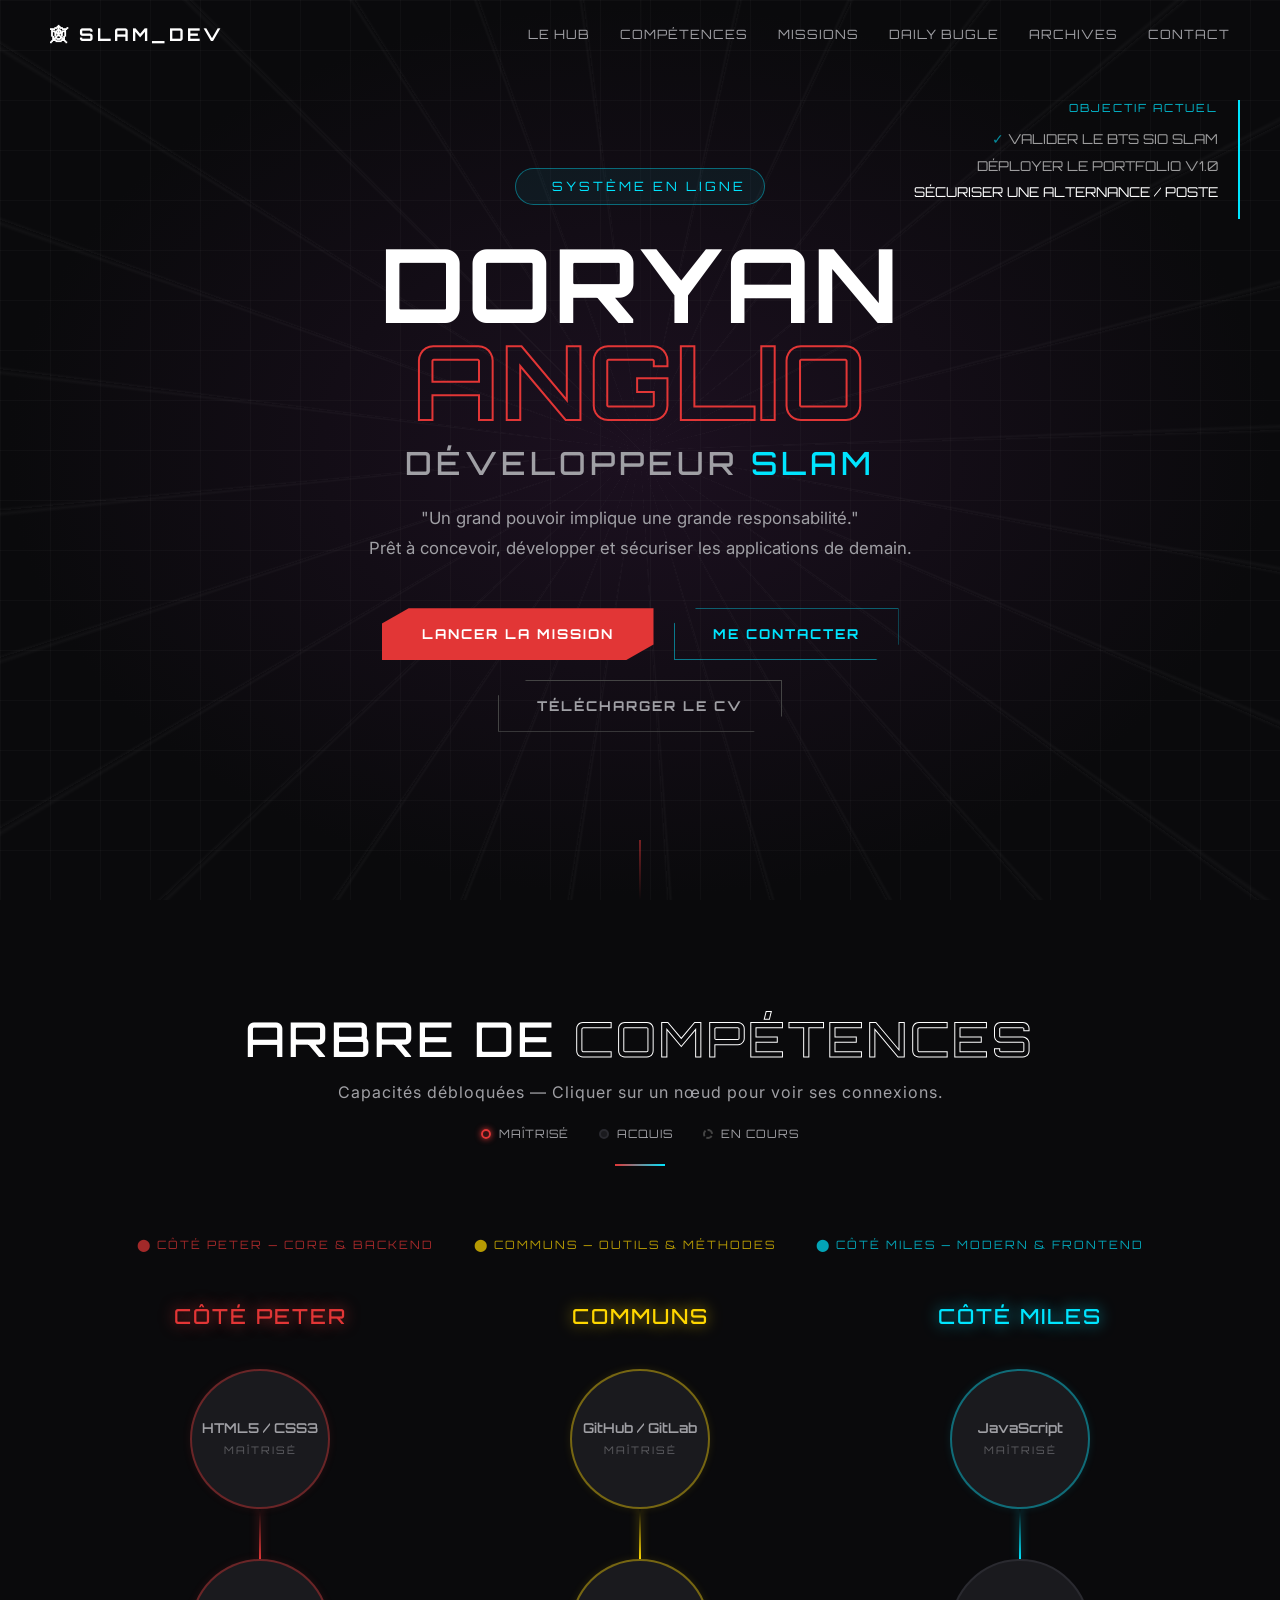
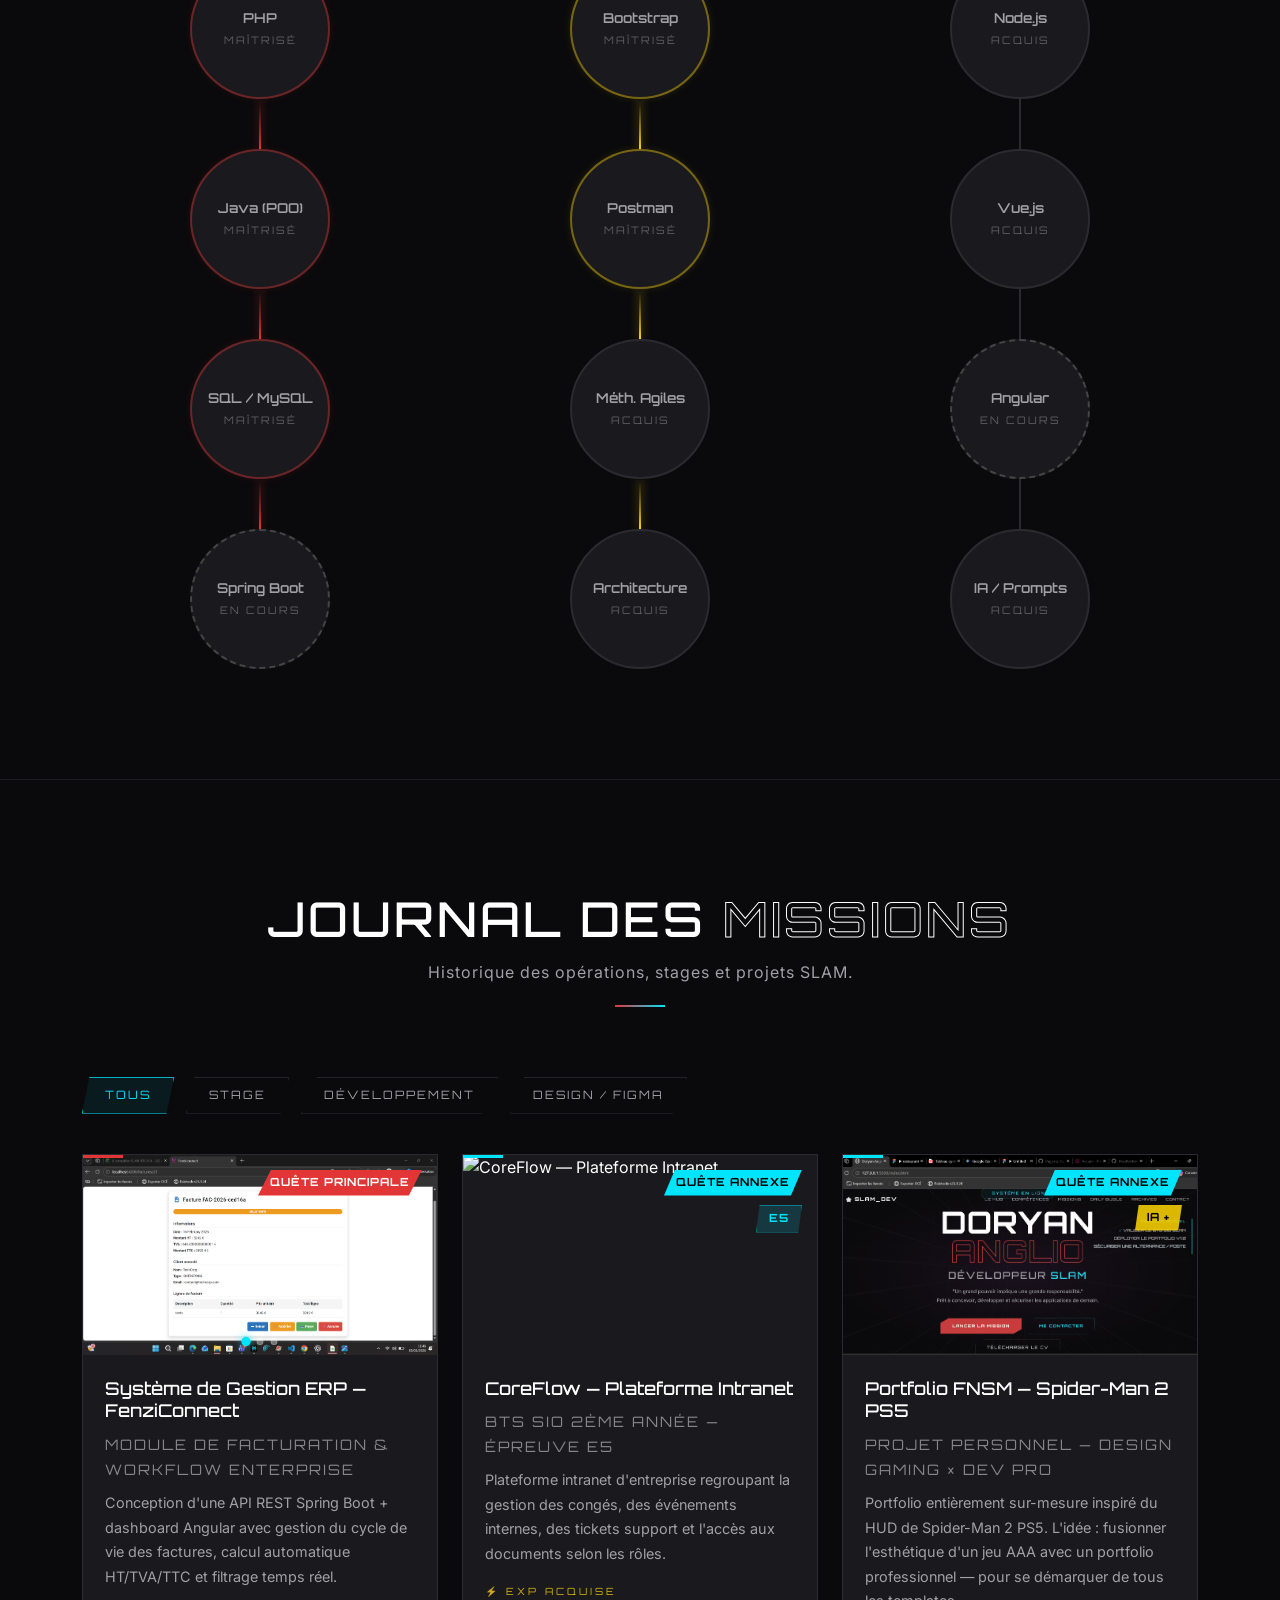
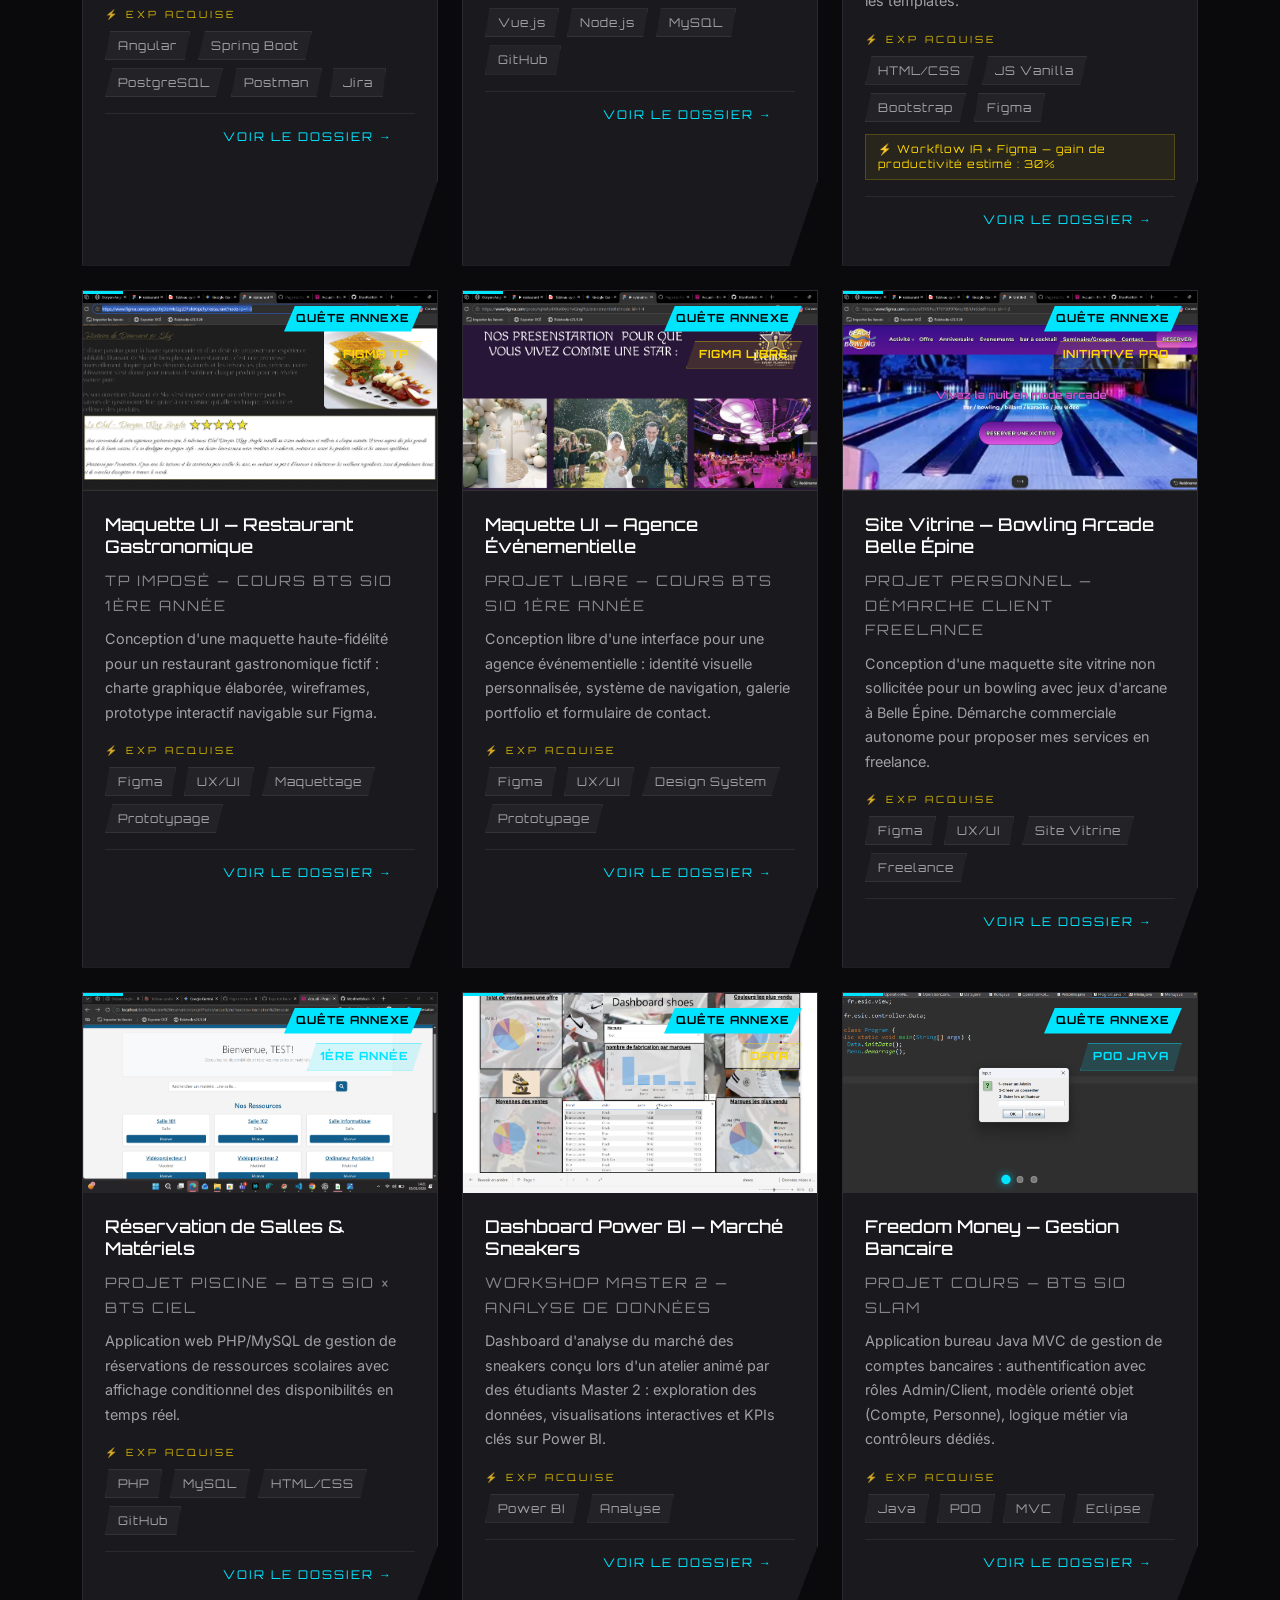
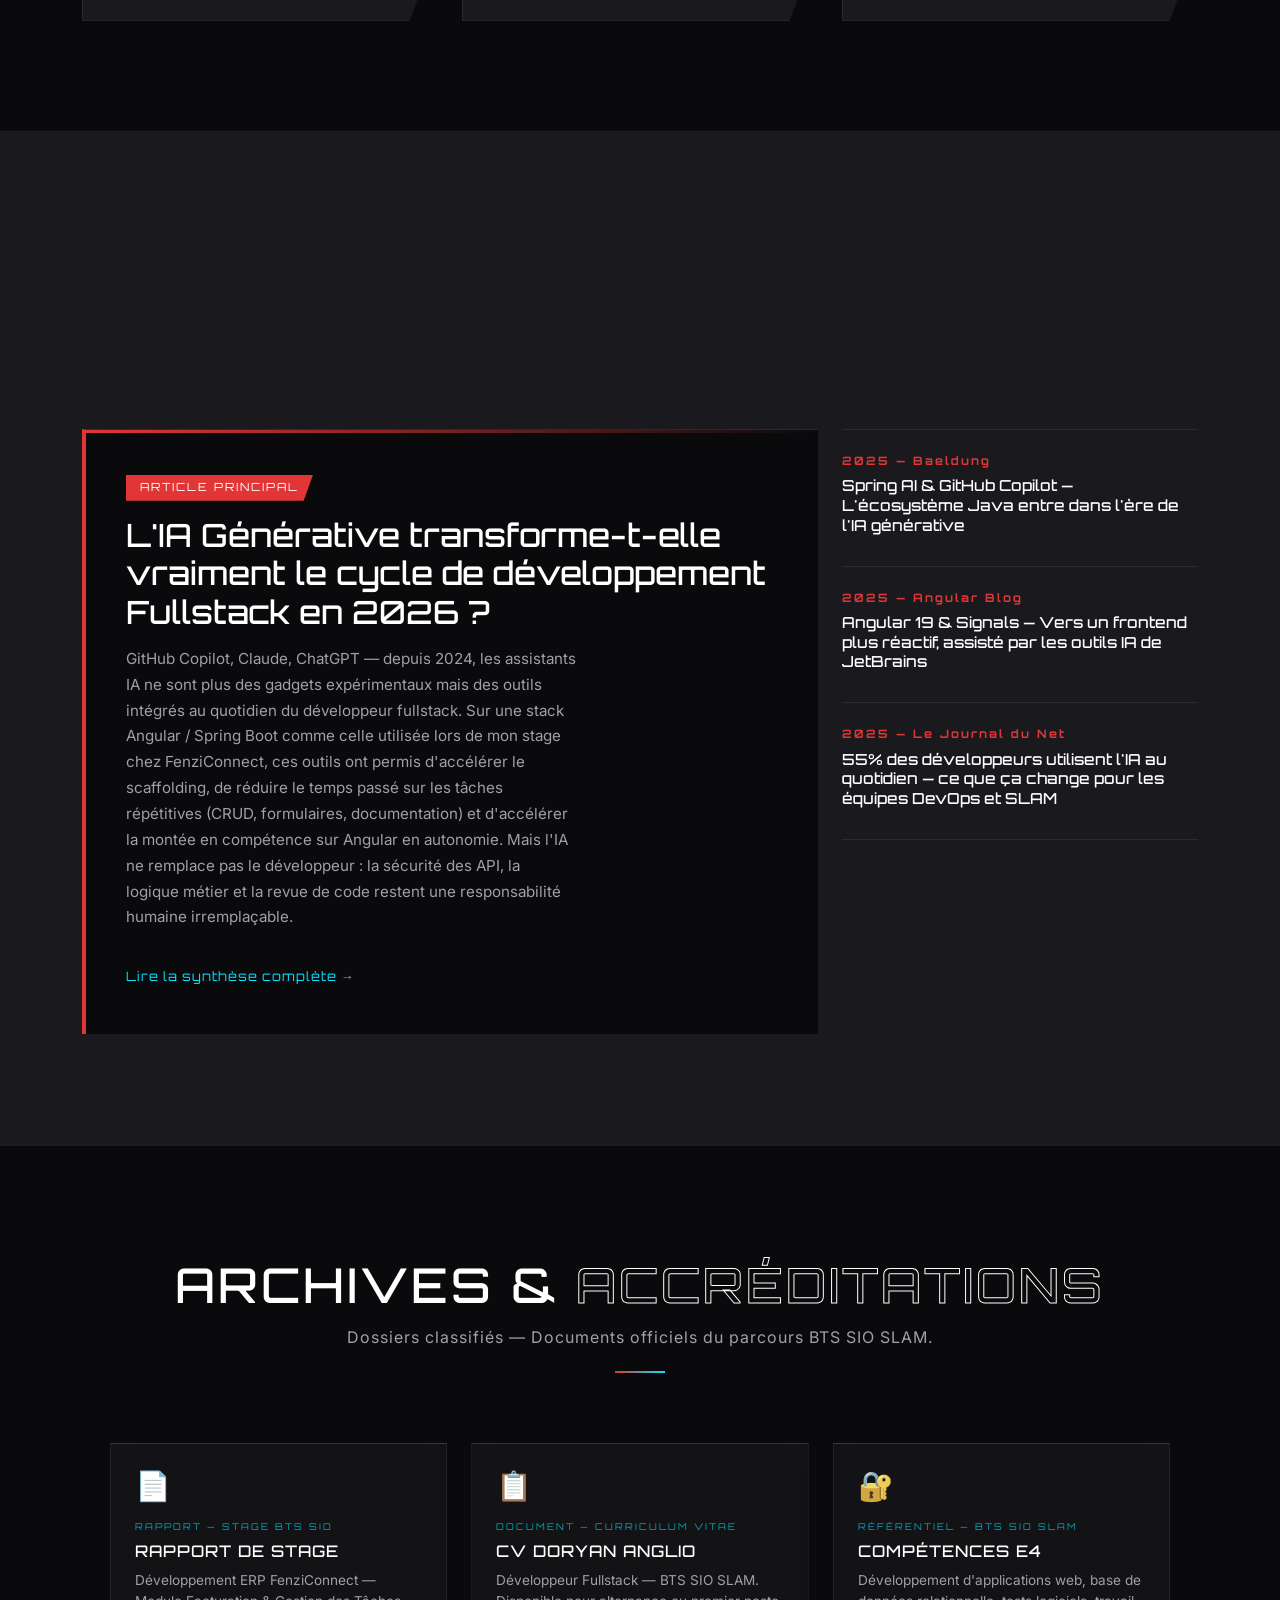
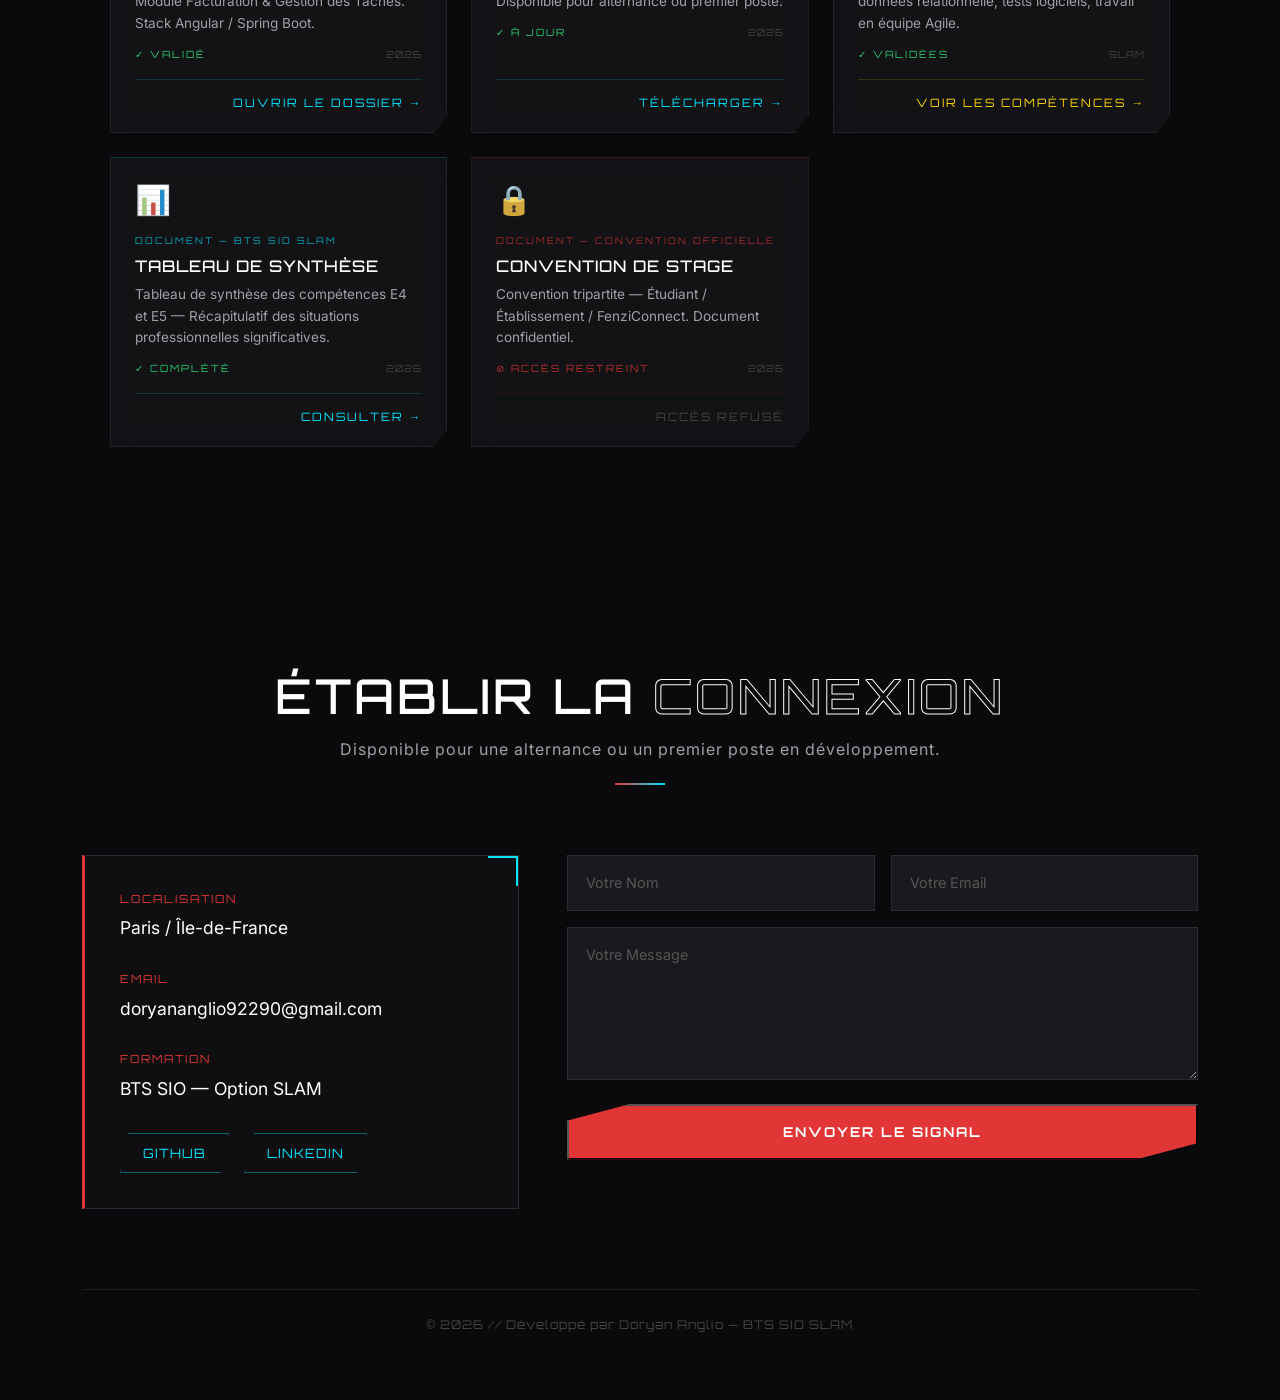
==== index.html @ caf26594 "Initialisation officielle du Portfolio - Doryan" ====
<!DOCTYPE html>
<html lang="fr">
<head>
    <meta charset="UTF-8">
    <meta name="viewport" content="width=device-width, initial-scale=1.0">
    <title>Doryan Anglio — Portfolio BTS SIO SLAM</title>
    <link href="https://fonts.googleapis.com/css2?family=Inter:wght@300;400;600&family=Orbitron:wght@500;700&display=swap" rel="stylesheet">
    <link href="https://cdn.jsdelivr.net/npm/bootstrap@5.3.2/dist/css/bootstrap.min.css" rel="stylesheet">
    <link rel="stylesheet" href="css/style.css">
</head>
<body>

    <!-- =====================================================
         NAVBAR
         ===================================================== -->
    <nav class="navbar">
        <div class="logo">🕸 SLAM_DEV</div>
        <ul class="nav-links">
            <li><a href="#hub">Le Hub</a></li>
            <li><a href="#skills">Compétences</a></li>
            <li><a href="#missions">Missions</a></li>
            <li><a href="#veille">Daily Bugle</a></li>
            <li><a href="#archives">Archives</a></li>
            <li><a href="#contact">Contact</a></li>
        </ul>
    </nav>


    <!-- =====================================================
         LE HUB — ACCUEIL
         ===================================================== -->
    <header id="hub" class="hero-section">
        <div class="hud-overlay"></div>
        <div class="web-overlay"></div>

        <div class="hero-content">
            <div class="status-badge">
                <span class="dot"></span> SYSTÈME EN LIGNE
            </div>

            <h1 class="main-title">
                Doryan <br>
                <span class="highlight">Anglio</span>
            </h1>

            <h2>Développeur <span class="slam-text">SLAM</span></h2>

            <p class="hero-description">
                "Un grand pouvoir implique une grande responsabilité."<br>
                Prêt à concevoir, développer et sécuriser les applications de demain.
            </p>

            <div class="action-group">
                <a href="#missions" class="btn-primary">Lancer la mission</a>
                <a href="#contact" class="btn-secondary">Me contacter</a>
             
                <a href="assets/CV-Doryan-Anglio.pdf" download class="btn-cv">Télécharger le CV</a>
            </div>
        </div>

        <div class="hud-mission-display">
            <div class="mission-header">OBJECTIF ACTUEL</div>
            <ul class="mission-list">
                <li class="mission-item done">Valider le BTS SIO SLAM</li>
                <li class="mission-item">Déployer le portfolio v1.0</li>
                <li class="mission-item pulse">Sécuriser une alternance / poste</li>
            </ul>
        </div>

    </header>

    <!-- =====================================================
         ARBRE DE COMPÉTENCES — Peter vs Miles
         ===================================================== -->
    <section id="skills" class="skills-section">

        <!-- Panneau d'info HUD — apparaît au survol d'un nœud -->
        <div class="skill-info-panel" id="skill-info-panel">
            <div class="panel-header">
                <span class="panel-name" id="panel-name">—</span>
                <span class="panel-mastery" id="panel-mastery">—</span>
            </div>
            <div class="panel-body">
                <div class="panel-row">
                    <span class="panel-label">TYPE</span>
                    <span id="panel-type">—</span>
                </div>
                <div class="panel-row">
                    <span class="panel-label">UTILISÉ</span>
                    <span id="panel-usage">—</span>
                </div>
                <div class="panel-row">
                    <span class="panel-label">FORCES</span>
                    <span id="panel-strengths">—</span>
                </div>
            </div>
            <div class="panel-hint">[ CLIC ] pour voir les connexions</div>
        </div>

        <div class="section-header reveal">
            <h2 class="section-title">Arbre de <span class="highlight">Compétences</span></h2>
            <p class="section-subtitle">Capacités débloquées — Cliquer sur un nœud pour voir ses connexions.</p>

            <!-- Légende des niveaux -->
            <div class="mastery-legend">
                <span class="legend-item"><span class="legend-dot mastered-dot"></span> Maîtrisé</span>
                <span class="legend-item"><span class="legend-dot unlocked-dot"></span> Acquis</span>
                <span class="legend-item"><span class="legend-dot learning-dot"></span> En cours</span>
            </div>
        </div>

        <!-- Légende des branches -->
        <div class="branch-legend reveal">
            <span class="branch-label red-label">⬤ CÔTÉ PETER — Core &amp; Backend</span>
            <span class="branch-label gold-label">⬤ COMMUNS — Outils &amp; Méthodes</span>
            <span class="branch-label blue-label">⬤ CÔTÉ MILES — Modern &amp; Frontend</span>
        </div>

        <div class="skill-tree-container">

            <!-- ===== BRANCHE PETER (Rouge — Core / Backend) ===== -->
            <div class="skill-branch reveal delay-1">
                <h3 class="branch-title red-glow">Côté Peter</h3>
                <div class="node-path">

                    <div class="skill-node back-node mastered" id="node-html"
                        data-mastery="mastered"
                        data-type="Langages Fondamentaux"
                        data-usage="Tous les projets web, Portfolio FNSM"
                        data-strengths="Sémantique, animations CSS, responsive"
                        data-connects="node-js,node-bootstrap">
                        <span class="skill-name">HTML5 / CSS3</span>
                        <span class="skill-level">MAÎTRISÉ</span>
                    </div>
                    <div class="path-line back-line"></div>

                    <div class="skill-node back-node mastered" id="node-php"
                        data-mastery="mastered"
                        data-type="Langage Backend"
                        data-usage="Projets BTS, cours, mini-projets"
                        data-strengths="CRUD, PDO, sessions, formulaires"
                        data-connects="node-sql,node-nodejs">
                        <span class="skill-name">PHP</span>
                        <span class="skill-level">MAÎTRISÉ</span>
                    </div>
                    <div class="path-line back-line"></div>

                    <div class="skill-node back-node mastered" id="node-java"
                        data-mastery="mastered"
                        data-type="Langage Backend — POO"
                        data-usage="Cours BTS, PPE Application bureau"
                        data-strengths="Orienté objet, patterns, robustesse"
                        data-connects="node-spring,node-sql">
                        <span class="skill-name">Java (POO)</span>
                        <span class="skill-level">MAÎTRISÉ</span>
                    </div>
                    <div class="path-line back-line"></div>

                    <div class="skill-node back-node mastered" id="node-sql"
                        data-mastery="mastered"
                        data-type="Base de Données"
                        data-usage="Stage FenziConnect, PPE, cours BTS"
                        data-strengths="Merise, requêtes complexes, jointures"
                        data-connects="node-php,node-java,node-spring">
                        <span class="skill-name">SQL / MySQL</span>
                        <span class="skill-level">MAÎTRISÉ</span>
                    </div>
                    <div class="path-line back-line"></div>

                    <div class="skill-node back-node learning" id="node-spring"
                        data-mastery="learning"
                        data-type="Framework Backend Java"
                        data-usage="Stage FenziConnect — Module Facturation"
                        data-strengths="REST API, IoC, déploiement prod"
                        data-connects="node-java,node-postman,node-angular">
                        <span class="skill-name">Spring Boot</span>
                        <span class="skill-level">EN COURS</span>
                    </div>

                </div>
            </div>

            <!-- ===== BRANCHE COMMUNE (Or — Outils & Méthodes) ===== -->
            <div class="skill-branch reveal delay-2">
                <h3 class="branch-title gold-glow">Communs</h3>
                <div class="node-path">

                    <div class="skill-node center-node mastered" id="node-git"
                        data-mastery="mastered"
                        data-type="Outil de Versionnage"
                        data-usage="Tous les projets, stage FenziConnect (GitLab)"
                        data-strengths="Branches, merge requests, workflow CI"
                        data-connects="node-agile,node-postman">
                        <span class="skill-name">GitHub / GitLab</span>
                        <span class="skill-level">MAÎTRISÉ</span>
                    </div>
                    <div class="path-line center-line"></div>

                    <div class="skill-node center-node mastered" id="node-bootstrap"
                        data-mastery="mastered"
                        data-type="Framework CSS"
                        data-usage="Portfolio FNSM, projets web BTS"
                        data-strengths="Grilles responsive, composants UI"
                        data-connects="node-html,node-vuejs">
                        <span class="skill-name">Bootstrap</span>
                        <span class="skill-level">MAÎTRISÉ</span>
                    </div>
                    <div class="path-line center-line"></div>

                    <div class="skill-node center-node mastered" id="node-postman"
                        data-mastery="mastered"
                        data-type="Outil de Test API"
                        data-usage="Stage FenziConnect — Tests qualité"
                        data-strengths="Collections, tests auto, documentation"
                        data-connects="node-spring,node-nodejs">
                        <span class="skill-name">Postman</span>
                        <span class="skill-level">MAÎTRISÉ</span>
                    </div>
                    <div class="path-line center-line"></div>

                    <div class="skill-node center-node unlocked" id="node-agile"
                        data-mastery="unlocked"
                        data-type="Gestion de Projet"
                        data-usage="Stage FenziConnect — Jira, Scrum"
                        data-strengths="Sprints, backlog, daily stand-up"
                        data-connects="node-git,node-ia">
                        <span class="skill-name">Méth. Agiles</span>
                        <span class="skill-level">ACQUIS</span>
                    </div>
                    <div class="path-line center-line"></div>

                    <div class="skill-node center-node unlocked" id="node-archi"
                        data-mastery="unlocked"
                        data-type="Conception Logicielle"
                        data-usage="Cours BTS, stage, projets PPE"
                        data-strengths="MVC, couches métier, Figma, Merise"
                        data-connects="node-java,node-spring,node-ia">
                        <span class="skill-name">Architecture</span>
                        <span class="skill-level">ACQUIS</span>
                    </div>

                </div>
            </div>

            <!-- ===== BRANCHE MILES (Bleu — Modern & Frontend) ===== -->
            <div class="skill-branch reveal delay-3">
                <h3 class="branch-title blue-glow">Côté Miles</h3>
                <div class="node-path">

                    <div class="skill-node front-node mastered" id="node-js"
                        data-mastery="mastered"
                        data-type="Langage Frontend"
                        data-usage="Portfolio FNSM, projets web, mini-apps"
                        data-strengths="DOM, async/await, ES6+, manipulation UI"
                        data-connects="node-html,node-nodejs,node-vuejs,node-angular">
                        <span class="skill-name">JavaScript</span>
                        <span class="skill-level">MAÎTRISÉ</span>
                    </div>
                    <div class="path-line front-line"></div>

                    <div class="skill-node front-node unlocked" id="node-nodejs"
                        data-mastery="unlocked"
                        data-type="Runtime Backend JavaScript"
                        data-usage="Stage 1ère année — API REST de gestion"
                        data-strengths="Non-bloquant, Express, NPM, endpoints"
                        data-connects="node-js,node-postman,node-php">
                        <span class="skill-name">Node.js</span>
                        <span class="skill-level">ACQUIS</span>
                    </div>
                    <div class="path-line front-line"></div>

                    <div class="skill-node front-node unlocked" id="node-vuejs"
                        data-mastery="unlocked"
                        data-type="Framework Frontend"
                        data-usage="Cours BTS, projets personnels"
                        data-strengths="Réactivité, composants, SPA, v-bind"
                        data-connects="node-js,node-bootstrap">
                        <span class="skill-name">Vue.js</span>
                        <span class="skill-level">ACQUIS</span>
                    </div>
                    <div class="path-line front-line"></div>

                    <div class="skill-node front-node learning" id="node-angular"
                        data-mastery="learning"
                        data-type="Framework Frontend — TypeScript"
                        data-usage="Stage FenziConnect — Interface Facturation"
                        data-strengths="TypeScript, services, modules, RxJS"
                        data-connects="node-spring,node-js">
                        <span class="skill-name">Angular</span>
                        <span class="skill-level">EN COURS</span>
                    </div>
                    <div class="path-line front-line"></div>

                    <div class="skill-node front-node unlocked" id="node-ia"
                        data-mastery="unlocked"
                        data-type="Compétence Émergente"
                        data-usage="Usage quotidien — Claude, Copilot, ChatGPT"
                        data-strengths="Prompt engineering, intégration IA, optimisation"
                        data-connects="node-archi,node-agile">
                        <span class="skill-name">IA / Prompts</span>
                        <span class="skill-level">ACQUIS</span>
                    </div>

                </div>
            </div>

        </div>
    </section>


    <!-- =====================================================
         JOURNAL DES MISSIONS
         ===================================================== -->
    <section id="missions" class="missions-section">
        <div class="container">
            <div class="section-header reveal">
                <h2 class="section-title">Journal des <span class="highlight">Missions</span></h2>
                <p class="section-subtitle">Historique des opérations, stages et projets SLAM.</p>
            </div>

            <!-- FILTRES CATÉGORIES -->
            <div class="mission-filters reveal">
                <button class="filter-btn active" data-filter="all">Tous</button>
                <button class="filter-btn" data-filter="stage">Stage</button>
                <button class="filter-btn" data-filter="dev">Développement</button>
                <button class="filter-btn" data-filter="design">Design / Figma</button>
            </div>

            <div class="row g-4" id="missions-grid">

                <!-- MISSION PRINCIPALE — Stage FenziConnect -->
                <div class="col-md-6 col-lg-4 reveal delay-1 mission-card-wrapper" data-category="stage">
                    <div class="mission-card main-mission">
                        <div class="mission-img">
                            <div class="card-gallery" id="gallery-fenziconnect">
                                <img class="gallery-img active" src="assets/images/detail-tache.png" alt="FenziConnect — Détail tâche">
                                <img class="gallery-img" src="assets/images/gestion-tache.png" alt="FenziConnect — Gestion tâches">
                                <img class="gallery-img" src="assets/images/cree-facture.png" alt="FenziConnect — Créer facture">
                            </div>
                            <div class="gallery-dots" id="dots-fenziconnect">
                                <span class="gallery-dot active" data-gallery="gallery-fenziconnect" data-index="0"></span>
                                <span class="gallery-dot" data-gallery="gallery-fenziconnect" data-index="1"></span>
                                <span class="gallery-dot" data-gallery="gallery-fenziconnect" data-index="2"></span>
                            </div>
                            <span class="mission-badge red-badge">Quête Principale</span>
                        </div>
                        <div class="mission-info">
                            <h3>Système de Gestion ERP — FenziConnect</h3>
                            <p class="mission-subtitle">Module de Facturation &amp; Workflow Enterprise</p>
                            <p>Conception d'une API REST Spring Boot + dashboard Angular avec gestion du cycle de vie des factures, calcul automatique HT/TVA/TTC et filtrage temps réel.</p>
                            <div class="loot-label">⚡ EXP ACQUISE</div>
                            <div class="tech-tags">
                                <span class="tag">Angular</span>
                                <span class="tag">Spring Boot</span>
                                <span class="tag">PostgreSQL</span>
                                <span class="tag">Postman</span>
                                <span class="tag">Jira</span>
                            </div>
                            <button class="mission-detail-btn" data-mission="fenziconnect">Voir le dossier →</button>
                        </div>
                    </div>
                </div>

                <!-- MISSION ANNEXE — CoreFlow -->
                <div class="col-md-6 col-lg-4 reveal delay-2 mission-card-wrapper" data-category="dev">
                    <div class="mission-card side-mission">
                        <div class="mission-img">
                            <img src="assets/images/coreflow.png" alt="CoreFlow — Plateforme Intranet">
                            <span class="mission-badge blue-badge">Quête Annexe</span>
                            <span class="mission-badge" style="background:rgba(0,229,255,0.15);color:var(--tech-blue);border:1px solid rgba(0,229,255,0.4);top:50px;">E5</span>
                        </div>
                        <div class="mission-info">
                            <h3>CoreFlow — Plateforme Intranet</h3>
                            <p class="mission-subtitle">BTS SIO 2ème Année — Épreuve E5</p>
                            <p>Plateforme intranet d'entreprise regroupant la gestion des congés, des événements internes, des tickets support et l'accès aux documents selon les rôles.</p>
                            <div class="loot-label">⚡ EXP ACQUISE</div>
                            <div class="tech-tags">
                                <span class="tag">Vue.js</span>
                                <span class="tag">Node.js</span>
                                <span class="tag">MySQL</span>
                                <span class="tag">GitHub</span>
                            </div>
                            <button class="mission-detail-btn" data-mission="coreflow">Voir le dossier →</button>
                        </div>
                    </div>
                </div>

                <!-- MISSION ANNEXE — Portfolio FNSM -->
                <div class="col-md-6 col-lg-4 reveal delay-3 mission-card-wrapper" data-category="dev">
                    <div class="mission-card side-mission">
                        <div class="mission-img">
                            <!--
                                ⚠️ IMAGE PORTFOLIO :
                                Tu peux mettre une capture d'écran de ce portfolio !
                                Exemple : <img src="assets/images/portfolio-fnsm.jpg" alt="Portfolio FNSM">
                                fnsm = "Futur Nouveau Site de Miles"
                            -->
                            <img src="assets/images/portfolio-fnsm.png" alt="Portfolio FNSM">
                            <span class="mission-badge blue-badge">Quête Annexe</span>
                            <span class="mission-badge gold-badge">IA +</span>
                        </div>
                        <div class="mission-info">
                            <h3>Portfolio FNSM — Spider-Man 2 PS5</h3>
                            <p class="mission-subtitle">Projet Personnel — Design Gaming × Dev Pro</p>
                            <p>Portfolio entièrement sur-mesure inspiré du HUD de Spider-Man 2 PS5. L'idée : fusionner l'esthétique d'un jeu AAA avec un portfolio professionnel — pour se démarquer de tous les templates.</p>
                            <div class="loot-label">⚡ EXP ACQUISE</div>
                            <div class="tech-tags">
                                <span class="tag">HTML/CSS</span>
                                <span class="tag">JS Vanilla</span>
                                <span class="tag">Bootstrap</span>
                                <span class="tag">Figma</span>
                            </div>
                            <div class="ia-card-boost">⚡ Workflow IA + Figma — gain de productivité estimé : 30%</div>
                            <button class="mission-detail-btn" data-mission="portfolio">Voir le dossier →</button>
                        </div>
                    </div>
                </div>

                <!-- MISSION ANNEXE — TP Figma Restaurant Gastronomique -->
                <div class="col-md-6 col-lg-4 reveal delay-2 mission-card-wrapper" data-category="design">
                    <div class="mission-card side-mission">
                        <div class="mission-img">
                            <img src="assets/images/maquette-restaurant.png" alt="TP Figma Restaurant Gastronomique">
                            <span class="mission-badge blue-badge">Quête Annexe</span>
                            <span class="mission-badge" style="background:rgba(255,215,0,0.12);color:var(--miles-yellow);border:1px solid rgba(255,215,0,0.35);top:50px;">Figma TP</span>
                        </div>
                        <div class="mission-info">
                            <h3>Maquette UI — Restaurant Gastronomique</h3>
                            <p class="mission-subtitle">TP Imposé — Cours BTS SIO 1ère Année</p>
                            <p>Conception d'une maquette haute-fidélité pour un restaurant gastronomique fictif : charte graphique élaborée, wireframes, prototype interactif navigable sur Figma.</p>
                            <div class="loot-label">⚡ EXP ACQUISE</div>
                            <div class="tech-tags">
                                <span class="tag">Figma</span>
                                <span class="tag">UX/UI</span>
                                <span class="tag">Maquettage</span>
                                <span class="tag">Prototypage</span>
                            </div>
                            <button class="mission-detail-btn" data-mission="figma_restaurant">Voir le dossier →</button>
                        </div>
                    </div>
                </div>

                <!-- MISSION ANNEXE — Projet Figma Événementielle -->
                <div class="col-md-6 col-lg-4 reveal delay-3 mission-card-wrapper" data-category="design">
                    <div class="mission-card side-mission">
                        <div class="mission-img">
                            <img src="assets/images/maquette-events.png" alt="Projet Figma Événementielle">
                            <span class="mission-badge blue-badge">Quête Annexe</span>
                            <span class="mission-badge" style="background:rgba(255,215,0,0.12);color:var(--miles-yellow);border:1px solid rgba(255,215,0,0.35);top:50px;">Figma Libre</span>
                        </div>
                        <div class="mission-info">
                            <h3>Maquette UI — Agence Événementielle</h3>
                            <p class="mission-subtitle">Projet Libre — Cours BTS SIO 1ère Année</p>
                            <p>Conception libre d'une interface pour une agence événementielle : identité visuelle personnalisée, système de navigation, galerie portfolio et formulaire de contact.</p>
                            <div class="loot-label">⚡ EXP ACQUISE</div>
                            <div class="tech-tags">
                                <span class="tag">Figma</span>
                                <span class="tag">UX/UI</span>
                                <span class="tag">Design System</span>
                                <span class="tag">Prototypage</span>
                            </div>
                            <button class="mission-detail-btn" data-mission="figma_events">Voir le dossier →</button>
                        </div>
                    </div>
                </div>

                <!-- MISSION ANNEXE — Maquette Bowling Belle Épine -->
                <div class="col-md-6 col-lg-4 reveal delay-1 mission-card-wrapper" data-category="design">
                    <div class="mission-card side-mission">
                        <div class="mission-img">
                            <img src="assets/images/beach-bowling.png" alt="Maquette Bowling Belle Épine">
                            <span class="mission-badge blue-badge">Quête Annexe</span>
                            <span class="mission-badge" style="background:rgba(255,215,0,0.12);color:var(--miles-yellow);border:1px solid rgba(255,215,0,0.35);top:50px;">Initiative Pro</span>
                        </div>
                        <div class="mission-info">
                            <h3>Site Vitrine — Bowling Arcade Belle Épine</h3>
                            <p class="mission-subtitle">Projet Personnel — Démarche Client Freelance</p>
                            <p>Conception d'une maquette site vitrine non sollicitée pour un bowling avec jeux d'arcane à Belle Épine. Démarche commerciale autonome pour proposer mes services en freelance.</p>
                            <div class="loot-label">⚡ EXP ACQUISE</div>
                            <div class="tech-tags">
                                <span class="tag">Figma</span>
                                <span class="tag">UX/UI</span>
                                <span class="tag">Site Vitrine</span>
                                <span class="tag">Freelance</span>
                            </div>
                            <button class="mission-detail-btn" data-mission="figma_bowling">Voir le dossier →</button>
                        </div>
                    </div>
                </div>

                <!-- MISSION ANNEXE — Réservation de Salles -->
                <div class="col-md-6 col-lg-4 reveal delay-1 mission-card-wrapper" data-category="dev">
                    <div class="mission-card side-mission">
                        <div class="mission-img">
                            <img src="assets/images/reservation.png" alt="Système de Réservation">
                            <span class="mission-badge blue-badge">Quête Annexe</span>
                            <span class="mission-badge" style="background:rgba(0,229,255,0.15);color:var(--tech-blue);border:1px solid rgba(0,229,255,0.4);top:50px;">1ère année</span>
                        </div>
                        <div class="mission-info">
                            <h3>Réservation de Salles & Matériels</h3>
                            <p class="mission-subtitle">Projet Piscine — BTS SIO × BTS CIEL</p>
                            <p>Application web PHP/MySQL de gestion de réservations de ressources scolaires avec affichage conditionnel des disponibilités en temps réel.</p>
                            <div class="loot-label">⚡ EXP ACQUISE</div>
                            <div class="tech-tags">
                                <span class="tag">PHP</span>
                                <span class="tag">MySQL</span>
                                <span class="tag">HTML/CSS</span>
                                <span class="tag">GitHub</span>
                            </div>
                            <button class="mission-detail-btn" data-mission="reservation">Voir le dossier →</button>
                        </div>
                    </div>
                </div>

                <!-- MISSION ANNEXE — Dashboard Power BI Sneakers -->
                <div class="col-md-6 col-lg-4 reveal delay-2 mission-card-wrapper" data-category="dev">
                    <div class="mission-card side-mission">
                        <div class="mission-img">
                            <!--
                                ⚠️ IMAGE POWER BI :
                                Remplace par une capture d'écran de ton dashboard Power BI.
                                Exemple : <img src="assets/images/powerbi-sneakers.png" alt="Dashboard Sneakers">
                            -->
                            <img src="assets/images/powerbi-sneakers.png" alt="Dashboard Sneakers Power BI">
                            <span class="mission-badge blue-badge">Quête Annexe</span>
                            <span class="mission-badge" style="background:rgba(255,215,0,0.12);color:var(--miles-yellow);border:1px solid rgba(255,215,0,0.35);top:50px;">Data</span>
                        </div>
                        <div class="mission-info">
                            <h3>Dashboard Power BI — Marché Sneakers</h3>
                            <p class="mission-subtitle">Workshop Master 2 — Analyse de Données</p>
                            <p>Dashboard d'analyse du marché des sneakers conçu lors d'un atelier animé par des étudiants Master 2 : exploration des données, visualisations interactives et KPIs clés sur Power BI.</p>
                            <div class="loot-label">⚡ EXP ACQUISE</div>
                            <div class="tech-tags">
                                <span class="tag">Power BI</span>
                                
                                <span class="tag">Analyse</span>
                            </div>
                            <button class="mission-detail-btn" data-mission="powerbi">Voir le dossier →</button>
                        </div>
                    </div>
                </div>

                <!-- MISSION ANNEXE — Freedom Money -->
                <div class="col-md-6 col-lg-4 reveal delay-3 mission-card-wrapper" data-category="dev">
                    <div class="mission-card side-mission">
                        <div class="mission-img">
                            <div class="card-gallery" id="gallery-freedommoney">
                                <img class="gallery-img active" src="assets/images/Gallery_FreedomMoney1.png" alt="Freedom Money Java — Vue 1">
                                <img class="gallery-img" src="assets/images/Gallery_FreedomMoney2.png" alt="Freedom Money Java — Vue 2">
                                <img class="gallery-img" src="assets/images/Gallery_FreedomMoney3.png" alt="Freedom Money Java — Vue 3">
                            </div>
                            <div class="gallery-dots" id="dots-freedommoney">
                                <span class="gallery-dot active" data-gallery="gallery-freedommoney" data-index="0"></span>
                                <span class="gallery-dot" data-gallery="gallery-freedommoney" data-index="1"></span>
                                <span class="gallery-dot" data-gallery="gallery-freedommoney" data-index="2"></span>
                            </div>
                            <span class="mission-badge blue-badge">Quête Annexe</span>
                            <span class="mission-badge" style="background:rgba(0,229,255,0.15);color:var(--tech-blue);border:1px solid rgba(0,229,255,0.4);top:50px;">POO Java</span>
                        </div>
                        <div class="mission-info">
                            <h3>Freedom Money — Gestion Bancaire</h3>
                            <p class="mission-subtitle">Projet Cours — BTS SIO SLAM</p>
                            <p>Application bureau Java MVC de gestion de comptes bancaires : authentification avec rôles Admin/Client, modèle orienté objet (Compte, Personne), logique métier via contrôleurs dédiés.</p>
                            <div class="loot-label">⚡ EXP ACQUISE</div>
                            <div class="tech-tags">
                                <span class="tag">Java</span>
                                <span class="tag">POO</span>
                                <span class="tag">MVC</span>
                                <span class="tag">Eclipse</span>
                            </div>
                            <button class="mission-detail-btn" data-mission="freedommoney">Voir le dossier →</button>
                        </div>
                    </div>
                </div>

                <!--
                    Copie-colle le bloc ci-dessous pour ajouter une nouvelle mission.
                    Change le texte, les tags, et l'image.

                <div class="col-md-6 col-lg-4 reveal delay-1">
                    <div class="mission-card side-mission">
                        <div class="mission-img">
                            <img src="assets/images/nom-projet.jpg" alt="Nom du projet">
                            <span class="mission-badge blue-badge">Quête Annexe</span>
                        </div>
                        <div class="mission-info">
                            <h3>Nom du projet</h3>
                            <p>Description courte du projet (2-3 phrases).</p>
                            <div class="tech-tags">
                                <span class="tag">Techno 1</span>
                                <span class="tag">Techno 2</span>
                            </div>
                        </div>
                    </div>
                </div>
                -->

            </div>
        </div>
    </section>


    <!-- =====================================================
         EXPÉRIENCE PROFESSIONNELLE (DOMINOS — EN COMMENTAIRE)
         Pour activer : décommente tout le bloc ci-dessous
         ===================================================== -->
    <!--
    <section id="experience" class="missions-section">
        <div class="container">
            <div class="section-header reveal">
                <h2 class="section-title">Expérience <span class="highlight">Pro</span></h2>
                <p class="section-subtitle">Expériences en dehors du cursus BTS.</p>
            </div>

            <div class="row g-4">
                <div class="col-md-6 col-lg-4 reveal delay-1">
                    <div class="mission-card main-mission">
                        <div class="mission-img">
                            <img src="assets/images/dominos.jpg" alt="Dominos Pizza">
                            <span class="mission-badge red-badge">Poste Actuel</span>
                        </div>
                        <div class="mission-info">
                            <h3>1er Équipier — Dominos Pizza</h3>
                            <p>
                                Gestion opérationnelle du point de vente, coordination d'équipe,
                                gestion des stocks et respect des procédures qualité.
                                Équivalent rôle manager.
                            </p>
                            <div class="tech-tags">
                                <span class="tag">Management</span>
                                <span class="tag">Coordination</span>
                                <span class="tag">Gestion opérationnelle</span>
                            </div>
                        </div>
                    </div>
                </div>
            </div>
        </div>
    </section>
    -->


    <!-- =====================================================
         DAILY BUGLE — VEILLE TECHNOLOGIQUE
         ===================================================== -->
    <section id="veille" class="news-section">
        <div class="container">
            <div class="section-header reveal">
                <h2 class="section-title">The <span class="highlight">Daily Bugle</span></h2>
                <!--
                    ⚠️ SUJET DE VEILLE :
                    Change la ligne ci-dessous quand tu auras choisi ton sujet.
                    Format recommandé : "Veille Technologique — [Ton sujet]"
                    Exemples :
                      - "L'IA générative dans le workflow du développeur SLAM"
                      - "WebAssembly : le futur du navigateur ?"
                      - "Sécurité des API REST — OWASP Top 10 en 2026"
                      - "Angular vs Vue.js : quel framework pour mon BTS ?"
                -->
                <p class="section-subtitle">Veille Technologique — <em>L'IA générative dans le développement Fullstack Angular / Spring Boot</em></p>
            </div>

            <div class="row g-4">
                <div class="col-lg-8 reveal delay-1">
                    <div class="news-main-card">
                        <div class="news-label">ARTICLE PRINCIPAL</div>
                        <div class="news-content">
                            <h3>L'IA Générative transforme-t-elle vraiment le cycle de développement Fullstack en 2026 ?</h3>
                            <p>
                                GitHub Copilot, Claude, ChatGPT — depuis 2024, les assistants IA ne sont plus des gadgets expérimentaux mais des outils intégrés au quotidien du développeur fullstack. Sur une stack Angular / Spring Boot comme celle utilisée lors de mon stage chez FenziConnect, ces outils ont permis d'accélérer le scaffolding, de réduire le temps passé sur les tâches répétitives (CRUD, formulaires, documentation) et d'accélérer la montée en compétence sur Angular en autonomie. Mais l'IA ne remplace pas le développeur : la sécurité des API, la logique métier et la revue de code restent une responsabilité humaine irremplaçable.
                            </p>
                            <a href="veille.html" class="read-more">Lire la synthèse complète →</a>
                        </div>
                    </div>
                </div>

                <div class="col-lg-4 reveal delay-2">
                    <div class="news-sidebar">
                        <div class="sidebar-item">
                            <span class="news-date">2025 — Baeldung</span>
                            <h4>Spring AI & GitHub Copilot — L'écosystème Java entre dans l'ère de l'IA générative</h4>
                        </div>
                        <div class="sidebar-item">
                            <span class="news-date">2025 — Angular Blog</span>
                            <h4>Angular 19 & Signals — Vers un frontend plus réactif, assisté par les outils IA de JetBrains</h4>
                        </div>
                        <div class="sidebar-item">
                            <span class="news-date">2025 — Le Journal du Net</span>
                            <h4>55% des développeurs utilisent l'IA au quotidien — ce que ça change pour les équipes DevOps et SLAM</h4>
                        </div>
                    </div>
                </div>
            </div>
        </div>
    </section>



    <!-- =====================================================
         ARCHIVES & ACCRÉDITATIONS
         ===================================================== -->
    <section id="archives" class="archives-section">
        <div class="container">
            <div class="section-header reveal">
                <h2 class="section-title">Archives & <span class="highlight">Accréditations</span></h2>
                <p class="section-subtitle">Dossiers classifiés — Documents officiels du parcours BTS SIO SLAM.</p>
            </div>

            <div class="archives-grid">

                <!-- RAPPORT DE STAGE -->
                <div class="archive-card reveal delay-1">
                    <div class="archive-sweep"></div>
                    <div class="archive-file-icon">
                        <span class="archive-icon-char">📄</span>
                    </div>
                    <div class="archive-info">
                        <span class="archive-type">Rapport — Stage BTS SIO</span>
                        <h3 class="archive-title">Rapport de Stage</h3>
                        <p class="archive-desc">Développement ERP FenziConnect — Module Facturation & Gestion des Tâches. Stack Angular / Spring Boot.</p>
                        <div class="archive-meta">
                            <span class="archive-status status-validated">✓ Validé</span>
                            <span class="archive-date">2026</span>
                        </div>
                    </div>
                    <a href="rapport-stage.html" class="archive-btn">Ouvrir le dossier →</a>
                </div>

                <!-- CV -->
                <div class="archive-card reveal delay-2">
                    <div class="archive-sweep"></div>
                    <div class="archive-file-icon">
                        <span class="archive-icon-char">📋</span>
                    </div>
                    <div class="archive-info">
                        <span class="archive-type">Document — Curriculum Vitae</span>
                        <h3 class="archive-title">CV Doryan Anglio</h3>
                        <p class="archive-desc">Développeur Fullstack — BTS SIO SLAM. Disponible pour alternance ou premier poste.</p>
                        <div class="archive-meta">
                            <span class="archive-status status-validated">✓ À jour</span>
                            <span class="archive-date">2026</span>
                        </div>
                    </div>
                    <a href="assets/CV-Doryan-Anglio.pdf" download class="archive-btn">Télécharger →</a>
                </div>

                <!-- COMPÉTENCES E4 -->
                <div class="archive-card reveal delay-3">
                    <div class="archive-sweep"></div>
                    <div class="archive-file-icon">
                        <span class="archive-icon-char">🔐</span>
                    </div>
                    <div class="archive-info">
                        <span class="archive-type">Référentiel — BTS SIO SLAM</span>
                        <h3 class="archive-title">Compétences E4</h3>
                        <p class="archive-desc">Développement d'applications web, base de données relationnelle, tests logiciels, travail en équipe Agile.</p>
                        <div class="archive-meta">
                            <span class="archive-status status-validated">✓ Validées</span>
                            <span class="archive-date">SLAM</span>
                        </div>
                    </div>
                    <a href="#skills" class="archive-btn archive-btn-internal">Voir les compétences →</a>
                </div>

                <!-- TABLEAU DE SYNTHÈSE -->
                <div class="archive-card reveal delay-4">
                    <div class="archive-sweep"></div>
                    <div class="archive-file-icon">
                        <span class="archive-icon-char">📊</span>
                    </div>
                    <div class="archive-info">
                        <span class="archive-type">Document — BTS SIO SLAM</span>
                        <h3 class="archive-title">Tableau de Synthèse</h3>
                        <p class="archive-desc">Tableau de synthèse des compétences E4 et E5 — Récapitulatif des situations professionnelles significatives.</p>
                        <div class="archive-meta">
                            <span class="archive-status status-validated">✓ Complété</span>
                            <span class="archive-date">2026</span>
                        </div>
                    </div>
                    <a href="assets/images/Tableau-synthese-doryan.pdf" target="_blank" class="archive-btn">Consulter →</a>
                </div>

                <!-- CONVENTION DE STAGE -->
                <div class="archive-card archive-locked reveal" style="transition-delay: 0.5s">
                    <div class="archive-sweep"></div>
                    <div class="archive-file-icon">
                        <span class="archive-icon-char">🔒</span>
                    </div>
                    <div class="archive-info">
                        <span class="archive-type">Document — Convention officielle</span>
                        <h3 class="archive-title">Convention de Stage</h3>
                        <p class="archive-desc">Convention tripartite — Étudiant / Établissement / FenziConnect. Document confidentiel.</p>
                        <div class="archive-meta">
                            <span class="archive-status status-locked">⊘ Accès restreint</span>
                            <span class="archive-date">2026</span>
                        </div>
                    </div>
                    <span class="archive-btn archive-btn-locked">Accès refusé</span>
                </div>

            </div>
        </div>
    </section>


    <!-- =====================================================
         CONTACT
         ===================================================== -->
    <footer id="contact" class="contact-section">
        <div class="container">
            <div class="section-header reveal">
                <h2 class="section-title">Établir la <span class="highlight">Connexion</span></h2>
                <p class="section-subtitle">Disponible pour une alternance ou un premier poste en développement.</p>
            </div>

            <div class="row g-5">
                <div class="col-md-5 reveal delay-1">
                    <div class="contact-info-panel">
                        <div class="info-item">
                            <span class="label">Localisation</span>
                            
                            <p>Paris / Île-de-France</p>
                        </div>
                        <div class="info-item">
                            <span class="label">Email</span>
                           
                            <p>doryananglio92290@gmail.com</p>
                        </div>
                        <div class="info-item">
                            <span class="label">Formation</span>
                            <p>BTS SIO — Option SLAM</p>
                        </div>
                        <div class="social-links">
                            
                            <a href="https://github.com/Doryan92290" target="_blank" class="social-btn">GitHub</a>
                            <a href="https://www.linkedin.com/in/doryan-anglio-485634243" target="_blank" class="social-btn">LinkedIn</a>
                        </div>
                    </div>
                </div>

                <div class="col-md-7 reveal delay-2">
                    <form id="contact-form" class="tech-form">
                        <div class="row g-3">
                            <div class="col-md-6">
                                <input type="text" name="name" class="form-input" placeholder="Votre Nom" required>
                            </div>
                            <div class="col-md-6">
                                <input type="email" name="email" class="form-input" placeholder="Votre Email" required>
                            </div>
                            <div class="col-12">
                                <textarea name="message" class="form-input" rows="5" placeholder="Votre Message" required></textarea>
                            </div>
                            <div class="col-12">
                                <button type="submit" class="btn-primary w-100" id="contact-submit">Envoyer le signal</button>
                            </div>
                            <div class="col-12">
                                <div class="form-status" id="form-status"></div>
                            </div>
                        </div>
                    </form>
                </div>
            </div>

            <div class="footer-bottom">
                <p>&copy; 2026 // Développé par Doryan Anglio — BTS SIO SLAM</p>
            </div>
        </div>
    </footer>


    <!-- =====================================================
         MODAL MISSION LOG — Style Spider-Man 2
         ===================================================== -->
    <div class="mission-modal-overlay" id="mission-modal" role="dialog" aria-modal="true" aria-hidden="true">
        <div class="mission-modal">

            <div class="modal-header">
                <div>
                    <span class="modal-category" id="modal-category">—</span>
                    <h2 class="modal-title" id="modal-title">—</h2>
                </div>
                <button class="modal-close" id="modal-close" aria-label="Fermer">✕</button>
            </div>

            <div class="modal-grid">

                <div class="modal-section">
                    <div class="modal-label">OBJECTIF PRINCIPAL</div>
                    <p id="modal-objectif">—</p>
                </div>

                <div class="modal-section">
                    <div class="modal-label">GADGETS UTILISÉS</div>
                    <div class="modal-tags" id="modal-gadgets"></div>
                </div>

                <div class="modal-section">
                    <div class="modal-label">PREUVE DE RÉUSSITE</div>
                    <div id="modal-proof"></div>
                </div>

                <div class="modal-section">
                    <div class="modal-label">STATUT</div>
                    <p id="modal-statut">—</p>
                </div>

                <div class="modal-section modal-full" id="modal-gallery-section">
                    <div class="modal-label">GALERIE — CAPTURES D'ÉCRAN</div>
                    <div class="modal-gallery-grid" id="modal-gallery"></div>
                </div>

                <div class="modal-section modal-full" id="modal-details-section">
                    <div class="modal-label">DÉTAILS TECHNIQUES</div>
                    <div id="modal-details"></div>
                </div>

                <div class="modal-section modal-full">
                    <div class="modal-label">⚠ ANALYSE DE RISQUE (E4 BTS SIO)</div>
                    <ul class="modal-risks" id="modal-risks"></ul>
                </div>

                <div class="modal-ia-boost" id="modal-ia-boost">
                    <span class="ia-boost-icon">⚡</span>
                    <span id="modal-ia-text">—</span>
                </div>

            </div>
        </div>
    </div>


    <script src="https://cdn.jsdelivr.net/npm/bootstrap@5.3.2/dist/js/bootstrap.bundle.min.js"></script>
    <script src="js/app.js"></script>
</body>
</html>
---- css/style.css ----
/* --- VARIABLES THEME SPIDER-MAN 2 PS5 --- */
:root {
  --bg-dark: #0A0A0C;
  --bg-panel: #1A1A1E;
  --bg-panel-light: #22222A;

  --text-main: #FFFFFF;
  --text-muted: #A0A0A5;

  --spidey-red: #E23636;
  --spidey-red-dark: #B02828;
  --tech-blue: #00E5FF;
  --miles-yellow: #FFD700;

  --font-title: 'Orbitron', sans-serif;
  --font-text: 'Inter', sans-serif;
}

/* --- RESET DE BASE --- */
* {
  margin: 0;
  padding: 0;
  box-sizing: border-box;
}

body {
  background-color: var(--bg-dark);
  color: var(--text-main);
  font-family: var(--font-text);
  line-height: 1.6;
  overflow-x: hidden;
}

/* =============================================
   SCROLL REVEAL — Applies to any .reveal element
   ============================================= */
.reveal {
  opacity: 0;
  transform: translateY(45px);
  transition: opacity 0.75s ease, transform 0.75s ease;
}

.reveal.visible {
  opacity: 1;
  transform: translateY(0);
}

.reveal.delay-1 { transition-delay: 0.1s; }
.reveal.delay-2 { transition-delay: 0.2s; }
.reveal.delay-3 { transition-delay: 0.3s; }
.reveal.delay-4 { transition-delay: 0.4s; }

/* =============================================
   NAVBAR FIXE
   ============================================= */
.navbar {
  position: fixed;
  top: 0;
  width: 100%;
  z-index: 1000;
  display: flex;
  justify-content: space-between;
  align-items: center;
  padding: 20px 50px;
  transition: all 0.4s ease;
}

/* Logo — Style Orbitron + hover rouge */
.logo {
  font-family: var(--font-title);
  font-size: 1.1rem;
  font-weight: 700;
  color: var(--text-main);
  text-transform: uppercase;
  letter-spacing: 3px;
  text-decoration: none;
  transition: color 0.3s, text-shadow 0.3s;
  cursor: pointer;
}

.logo:hover {
  color: var(--spidey-red);
  text-shadow: 0 0 12px rgba(226, 54, 54, 0.6);
}

.nav-links {
  display: flex;
  list-style: none;
  gap: 30px;
  margin: 0;
}

.nav-links a {
  text-decoration: none;
  color: var(--text-muted);
  font-family: var(--font-title);
  font-size: 0.8rem;
  text-transform: uppercase;
  letter-spacing: 1px;
  transition: 0.3s;
  position: relative;
  padding-bottom: 4px;
}

/* Underscore animé sur les liens nav */
.nav-links a::after {
  content: '';
  position: absolute;
  bottom: 0; left: 0;
  width: 0; height: 1px;
  background: var(--spidey-red);
  transition: width 0.3s ease;
}

.nav-links a:hover {
  color: var(--text-main);
}

.nav-links a:hover::after {
  width: 100%;
}

/* =============================================
   LE HUB — SECTION ACCUEIL
   ============================================= */
.hero-section {
  height: 100vh;
  display: flex;
  align-items: center;
  justify-content: center;
  position: relative;
  background: radial-gradient(ellipse at center, #1C1020 0%, var(--bg-dark) 70%);
  overflow: hidden;
}

/* Grille HUD très légère */
.hud-overlay {
  position: absolute;
  top: 0; left: 0; width: 100%; height: 100%;
  background-image:
    linear-gradient(rgba(255, 255, 255, 0.025) 1px, transparent 1px),
    linear-gradient(90deg, rgba(255, 255, 255, 0.025) 1px, transparent 1px);
  background-size: 50px 50px;
  z-index: 1;
}

/* Motif de toile en arrière-plan — façon menu PS5 */
.web-overlay {
  position: absolute;
  top: 50%;
  left: 50%;
  transform: translate(-50%, -50%);
  width: 140vmax;
  height: 140vmax;
  z-index: 1;
  opacity: 0.035;
  background:
    repeating-conic-gradient(
      rgba(255,255,255,0.8) 0deg,
      transparent 0.3deg,
      transparent 12deg,
      rgba(255,255,255,0.8) 12.3deg,
      transparent 12.6deg
    );
  animation: webSpin 90s linear infinite;
}

/* Cercles concentriques façon onde de choc */
.web-overlay::after {
  content: '';
  position: absolute;
  top: 50%; left: 50%;
  transform: translate(-50%, -50%);
  width: 90%; height: 90%;
  border-radius: 50%;
  box-shadow:
    0 0 0 80px rgba(226, 54, 54, 0.015),
    0 0 0 180px rgba(226, 54, 54, 0.012),
    0 0 0 280px rgba(226, 54, 54, 0.008),
    0 0 0 400px rgba(226, 54, 54, 0.005);
}

@keyframes webSpin {
  from { transform: translate(-50%, -50%) rotate(0deg); }
  to   { transform: translate(-50%, -50%) rotate(360deg); }
}

.hero-content {
  position: relative;
  z-index: 2;
  text-align: center;
  max-width: 850px;
  padding: 20px;
}
.hud-mission-display {
    position: absolute;
    top: 100px;
    right: 40px;
    text-align: right;
    border-right: 2px solid var(--tech-blue);
    padding-right: 20px;
    z-index: 10;
    font-family: var(--font-title);
    pointer-events: none; /* Pour ne pas gêner le clic ailleurs */
}

.mission-header {
    font-size: 0.7rem;
    color: var(--tech-blue);
    letter-spacing: 2px;
    margin-bottom: 10px;
    opacity: 0.8;
}

.mission-list {
    list-style: none;
    padding: 0;
}

.mission-item {
    font-size: 0.85rem;
    color: var(--text-main);
    margin-bottom: 5px;
    opacity: 0.6;
    text-transform: uppercase;
}

/* Checkmark pour les missions "faites" */
.mission-item.done::before {
    content: "✓ ";
    color: var(--tech-blue);
}

/* Petit effet de scan pour l'objectif en cours */
.mission-item.pulse {
    opacity: 1;
    color: var(--text-main);
    animation: spidey-pulse 2s infinite ease-in-out;
}

@keyframes spidey-pulse {
    0%, 100% { opacity: 1; text-shadow: 0 0 5px var(--tech-blue); }
    50% { opacity: 0.5; text-shadow: none; }
}

/* Badge "SYSTÈME EN LIGNE" */
.status-badge {
  display: inline-flex;
  align-items: center;
  gap: 10px;
  background: rgba(0, 229, 255, 0.06);
  border: 1px solid rgba(0, 229, 255, 0.4);
  color: var(--tech-blue);
  padding: 7px 18px;
  border-radius: 30px;
  font-family: var(--font-title);
  font-size: 0.8rem;
  letter-spacing: 3px;
  margin-bottom: 30px;
  text-transform: uppercase;
}

.dot {
  width: 8px;
  height: 8px;
  background-color: var(--tech-blue);
  border-radius: 50%;
  box-shadow: 0 0 8px var(--tech-blue), 0 0 16px rgba(0, 229, 255, 0.4);
}

/* Titre principal */
.main-title {
  font-family: var(--font-title);
  font-size: clamp(3.5rem, 8vw, 6.5rem);
  font-weight: 700;
  line-height: 0.95;
  margin-bottom: 15px;
  text-transform: uppercase;
  letter-spacing: 2px;
}

.main-title .highlight {
  color: transparent;
  -webkit-text-stroke: 2px var(--spidey-red);
  text-shadow: none;
}

.hero-content h2 {
  font-family: var(--font-title);
  font-size: clamp(1.2rem, 3vw, 2rem);
  color: var(--text-muted);
  margin-bottom: 20px;
  letter-spacing: 4px;
  text-transform: uppercase;
}

.slam-text { color: var(--tech-blue); }

.hero-description {
  font-size: 1.05rem;
  color: var(--text-muted);
  max-width: 580px;
  margin: 0 auto 45px auto;
  line-height: 1.8;
}

/* --- BOUTONS FAÇON UI JEU VIDÉO --- */
.action-group {
  display: flex;
  gap: 20px;
  justify-content: center;
  flex-wrap: wrap;
}

.btn-primary {
  background-color: var(--spidey-red);
  color: var(--text-main);
  padding: 15px 40px;
  font-family: var(--font-title);
  font-weight: 700;
  text-decoration: none;
  text-transform: uppercase;
  letter-spacing: 2px;
  font-size: 0.85rem;
  clip-path: polygon(10% 0, 100% 0, 100% 70%, 90% 100%, 0 100%, 0 30%);
  transition: all 0.3s ease;
  display: inline-block;
}

.btn-primary:hover {
  background-color: var(--text-main);
  color: var(--spidey-red);
  box-shadow: 0 0 25px rgba(226, 54, 54, 0.6);
  transform: translateY(-3px);
}

.btn-secondary {
  background-color: transparent;
  color: var(--tech-blue);
  border: 1px solid rgba(0, 229, 255, 0.5);
  padding: 14px 38px;
  font-family: var(--font-title);
  font-weight: 700;
  text-decoration: none;
  text-transform: uppercase;
  letter-spacing: 2px;
  font-size: 0.85rem;
  clip-path: polygon(10% 0, 100% 0, 100% 70%, 90% 100%, 0 100%, 0 30%);
  transition: all 0.3s ease;
  display: inline-block;
}

.btn-secondary:hover {
  background: rgba(0, 229, 255, 0.1);
  border-color: var(--tech-blue);
  box-shadow: 0 0 25px rgba(0, 229, 255, 0.4);
  transform: translateY(-3px);
}

/* Ligne décorative en bas du hero */
.hero-section::after {
  content: '';
  position: absolute;
  bottom: 0; left: 50%;
  transform: translateX(-50%);
  width: 1px;
  height: 60px;
  background: linear-gradient(to bottom, var(--spidey-red), transparent);
  animation: scanPulse 2s ease-in-out infinite;
}

@keyframes scanPulse {
  0%, 100% { opacity: 0.3; height: 40px; }
  50%       { opacity: 1;   height: 70px; }
}

/* =============================================
   SECTION COMPÉTENCES
   ============================================= */
.skills-section {
  padding: 110px 20px;
  background-color: var(--bg-dark);
}

.section-header {
  text-align: center;
  margin-bottom: 70px;
}

.section-title {
  font-family: var(--font-title);
  font-size: clamp(2rem, 5vw, 3rem);
  text-transform: uppercase;
  letter-spacing: 3px;
  transition: transform 0.15s, text-shadow 0.15s;
}

.section-title .highlight {
  color: transparent;
  -webkit-text-stroke: 1px var(--text-main);
}

.section-subtitle {
  color: var(--text-muted);
  font-size: 1rem;
  margin-top: 12px;
  letter-spacing: 1px;
}

/* Ligne décorative sous le titre de section */
.section-header::after {
  content: '';
  display: block;
  width: 50px;
  height: 2px;
  background: linear-gradient(to right, var(--spidey-red), var(--tech-blue));
  margin: 20px auto 0 auto;
}

/* Arbre de compétences */
.skill-tree-container {
  display: flex;
  justify-content: center;
  gap: 100px;
  flex-wrap: wrap;
  max-width: 1100px;
  margin: 0 auto;
}

.skill-branch {
  display: flex;
  flex-direction: column;
  align-items: center;
  width: 280px;
}

.branch-title {
  font-family: var(--font-title);
  font-size: 1.3rem;
  margin-bottom: 40px;
  text-transform: uppercase;
  letter-spacing: 2px;
}

.blue-glow { color: var(--tech-blue); text-shadow: 0 0 15px rgba(0, 229, 255, 0.7); }
.red-glow  { color: var(--spidey-red); text-shadow: 0 0 15px rgba(226, 54, 54, 0.7); }

.node-path {
  display: flex;
  flex-direction: column;
  align-items: center;
}

/* Nœuds de compétences */
.skill-node {
  width: 140px;
  height: 140px;
  background-color: var(--bg-panel);
  border-radius: 50%;
  display: flex;
  flex-direction: column;
  align-items: center;
  justify-content: center;
  text-align: center;
  font-family: var(--font-title);
  font-size: 0.9rem;
  cursor: pointer;
  transition: all 0.3s ease;
  position: relative;
  z-index: 2;
  padding: 10px;
  gap: 6px;
}

.skill-name {
  font-size: 0.85rem;
  font-weight: 600;
  line-height: 1.2;
}

/* Badge de niveau façon RPG */
.skill-level {
  font-size: 0.65rem;
  letter-spacing: 2px;
  opacity: 0.5;
  font-weight: 400;
  transition: opacity 0.3s;
}

.skill-node:hover .skill-level {
  opacity: 1;
}

/* Lignes de connexion — animées en JS */
.path-line {
  width: 2px;
  height: 50px;
  background-color: #2A2A30;
  position: relative;
  z-index: 1;
  transition: background-color 0.5s ease, box-shadow 0.5s ease;
  overflow: hidden;
}

/* Remplissage de la ligne (via JS ajout de .line-active) */
.path-line.line-active {
  background: linear-gradient(to bottom, transparent, currentColor);
}

/* Front-End — Bleu */
.front-node {
  border: 2px solid #2A2A30;
  color: var(--text-muted);
}

.front-node:hover {
  border-color: var(--tech-blue);
  box-shadow: 0 0 30px rgba(0, 229, 255, 0.3) inset, 0 0 25px rgba(0, 229, 255, 0.5);
  color: var(--tech-blue);
  transform: scale(1.08);
}

.skill-node:hover + .front-line {
  background: var(--tech-blue);
  box-shadow: 0 0 10px var(--tech-blue);
}

.front-line.line-active {
  background: linear-gradient(to bottom, transparent, var(--tech-blue));
  box-shadow: 0 0 8px rgba(0, 229, 255, 0.5);
}

/* Back-End — Rouge */
.back-node {
  border: 2px solid #2A2A30;
  color: var(--text-muted);
}

.back-node:hover {
  border-color: var(--spidey-red);
  box-shadow: 0 0 30px rgba(226, 54, 54, 0.3) inset, 0 0 25px rgba(226, 54, 54, 0.5);
  color: var(--spidey-red);
  transform: scale(1.08);
}

.skill-node:hover + .back-line {
  background: var(--spidey-red);
  box-shadow: 0 0 10px var(--spidey-red);
}

.back-line.line-active {
  background: linear-gradient(to bottom, transparent, var(--spidey-red));
  box-shadow: 0 0 8px rgba(226, 54, 54, 0.5);
}

/* =============================================
   SECTION MISSIONS
   ============================================= */
.missions-section {
  padding: 110px 0;
  background-color: var(--bg-dark);
  border-top: 1px solid #1D1D22;
}

.mission-card {
  background-color: var(--bg-panel);
  border: 1px solid #2A2A30;
  overflow: hidden;
  position: relative;
  transition: all 0.35s ease;
  height: 100%;
  clip-path: polygon(0 0, 100% 0, 100% 88%, 92% 100%, 0 100%);
}

/* Accent trait en haut à gauche — détail UI PS5 */
.mission-card::before {
  content: '';
  position: absolute;
  top: 0; left: 0;
  width: 40px; height: 3px;
  background: var(--spidey-red);
  z-index: 3;
}

.side-mission::before {
  background: var(--tech-blue);
}

.mission-card:hover {
  transform: translateY(-6px);
}

.main-mission:hover {
  border-color: rgba(226, 54, 54, 0.5);
  box-shadow: 0 8px 30px rgba(226, 54, 54, 0.15);
}

.side-mission:hover {
  border-color: rgba(0, 229, 255, 0.4);
  box-shadow: 0 8px 30px rgba(0, 229, 255, 0.12);
}

.mission-img {
  position: relative;
  width: 100%;
  height: 200px;
  overflow: hidden;
}

.mission-img img {
  width: 100%;
  height: 100%;
  object-fit: cover;
  transition: transform 0.5s ease;
  filter: saturate(0.8);
}

.mission-card:hover .mission-img img {
  transform: scale(1.06);
  filter: saturate(1);
}

.mission-badge {
  position: absolute;
  top: 15px;
  right: 15px;
  padding: 4px 12px;
  font-family: var(--font-title);
  font-size: 0.7rem;
  font-weight: bold;
  text-transform: uppercase;
  letter-spacing: 1px;
  clip-path: polygon(8% 0, 100% 0, 92% 100%, 0 100%);
}

.red-badge  { background-color: var(--spidey-red); color: #fff; }
.blue-badge { background-color: var(--tech-blue); color: #000; }

.mission-info {
  padding: 22px;
}

.mission-info h3 {
  font-family: var(--font-title);
  font-size: 1.1rem;
  margin-bottom: 10px;
  color: var(--text-main);
  line-height: 1.3;
}

.mission-info p {
  color: var(--text-muted);
  font-size: 0.9rem;
  margin-bottom: 18px;
  line-height: 1.7;
}

.tech-tags {
  display: flex;
  gap: 8px;
  flex-wrap: wrap;
}

.tag {
  background-color: rgba(255,255,255,0.04);
  color: var(--text-muted);
  padding: 4px 12px;
  font-size: 0.75rem;
  font-family: var(--font-title);
  letter-spacing: 1px;
  border: 1px solid #333;
  clip-path: polygon(6% 0, 100% 0, 94% 100%, 0 100%);
  transition: color 0.3s, border-color 0.3s;
}

.mission-card:hover .tag {
  color: var(--text-main);
  border-color: #555;
}

/* =============================================
   MISSION FILTERS — Boutons de tri par catégorie
   ============================================= */
.mission-filters {
  display: flex;
  gap: 12px;
  flex-wrap: wrap;
  margin-bottom: 40px;
}

.filter-btn {
  background: transparent;
  border: 1px solid #2A2A30;
  color: var(--text-muted);
  font-family: var(--font-title);
  font-size: 0.72rem;
  letter-spacing: 2px;
  text-transform: uppercase;
  padding: 8px 22px;
  cursor: pointer;
  clip-path: polygon(8% 0, 100% 0, 92% 100%, 0 100%);
  transition: color 0.25s ease, border-color 0.25s ease, background 0.25s ease, box-shadow 0.25s ease;
}

.filter-btn:hover {
  border-color: var(--tech-blue);
  color: var(--text-main);
}

.filter-btn.active {
  background: rgba(0, 229, 255, 0.08);
  border-color: var(--tech-blue);
  color: var(--tech-blue);
  box-shadow: 0 0 14px rgba(0, 229, 255, 0.2);
}

/* Carte masquée lors du filtrage */
.mission-card-wrapper.filter-hidden {
  display: none;
}

/* =============================================
   SECTION VEILLE — DAILY BUGLE (DARK THEME)
   ============================================= */
.news-section {
  padding: 110px 0;
  background-color: var(--bg-panel);
  color: var(--text-main);
  border-top: 1px solid #1D1D22;
  border-bottom: 1px solid #1D1D22;
}

.news-main-card {
  background-color: var(--bg-dark);
  color: var(--text-main);
  padding: 45px 40px;
  border-left: 4px solid var(--spidey-red);
  border-top: 1px solid #2A2A30;
  height: 100%;
  display: flex;
  flex-direction: column;
  justify-content: flex-end;
  background-image: linear-gradient(to top, rgba(10,10,12,0.97) 40%, rgba(10,10,12,0.7)),
    url('https://via.placeholder.com/800x400/111/222');
  background-size: cover;
  min-height: 420px;
  position: relative;
  overflow: hidden;
}

.news-main-card::before {
  content: '';
  position: absolute;
  top: 0; left: 0;
  width: 100%; height: 3px;
  background: linear-gradient(to right, var(--spidey-red), transparent);
}

.news-label {
  background-color: var(--spidey-red);
  width: fit-content;
  padding: 4px 14px;
  font-family: var(--font-title);
  font-size: 0.7rem;
  letter-spacing: 2px;
  margin-bottom: 15px;
  clip-path: polygon(0 0, 100% 0, 95% 100%, 0 100%);
}

.news-content h3 {
  font-family: var(--font-title);
  font-size: clamp(1.4rem, 3vw, 2rem);
  margin-bottom: 15px;
  line-height: 1.2;
}

.news-content p {
  color: var(--text-muted);
  font-size: 0.95rem;
  line-height: 1.7;
  max-width: 450px;
}

.read-more {
  color: var(--tech-blue);
  text-decoration: none;
  font-family: var(--font-title);
  font-size: 0.8rem;
  letter-spacing: 1px;
  margin-top: 20px;
  display: inline-block;
  transition: 0.3s;
}

.read-more:hover {
  color: var(--text-main);
  text-shadow: 0 0 10px var(--tech-blue);
}

/* Sidebar veille */
.news-sidebar {
  display: flex;
  flex-direction: column;
  gap: 0;
  height: 100%;
}

.sidebar-item {
  padding: 22px 0;
  border-bottom: 1px solid #2A2A30;
  transition: padding-left 0.3s;
  cursor: default;
}

.sidebar-item:first-child {
  border-top: 1px solid #2A2A30;
}

.sidebar-item:hover {
  padding-left: 8px;
}

.news-date {
  color: var(--spidey-red);
  font-family: var(--font-title);
  font-weight: 700;
  font-size: 0.72rem;
  letter-spacing: 2px;
  display: block;
  margin-bottom: 6px;
}

.sidebar-item h4 {
  font-family: var(--font-title);
  font-size: 0.95rem;
  color: var(--text-main);
  line-height: 1.3;
}

/* =============================================
   SECTION CONTACT
   ============================================= */
.contact-section {
  padding: 110px 0 50px 0;
  background-color: var(--bg-dark);
}

.contact-info-panel {
  background: rgba(255, 255, 255, 0.02);
  padding: 35px;
  border: 1px solid #2A2A30;
  border-left: 3px solid var(--spidey-red);
  position: relative;
}

.contact-info-panel::before {
  content: '';
  position: absolute;
  top: 0; right: 0;
  width: 30px; height: 30px;
  border-top: 2px solid var(--tech-blue);
  border-right: 2px solid var(--tech-blue);
}

.info-item {
  margin-bottom: 28px;
}

.info-item .label {
  color: var(--spidey-red);
  font-family: var(--font-title);
  text-transform: uppercase;
  font-size: 0.7rem;
  letter-spacing: 2px;
  display: block;
  margin-bottom: 6px;
}

.info-item p {
  font-size: 1.1rem;
  color: var(--text-main);
}

.social-links {
  display: flex;
  gap: 15px;
  margin-top: 30px;
}

.social-btn {
  text-decoration: none;
  color: var(--tech-blue);
  border: 1px solid rgba(0, 229, 255, 0.4);
  padding: 9px 22px;
  font-family: var(--font-title);
  font-size: 0.8rem;
  letter-spacing: 1px;
  text-transform: uppercase;
  transition: 0.3s;
  clip-path: polygon(8% 0, 100% 0, 92% 100%, 0 100%);
}

.social-btn:hover {
  background: var(--tech-blue);
  color: #000;
  box-shadow: 0 0 15px rgba(0, 229, 255, 0.4);
}

/* Formulaire Tech */
.form-input {
  width: 100%;
  background: var(--bg-panel);
  border: 1px solid #2A2A30;
  padding: 15px 18px;
  color: var(--text-main);
  outline: none;
  transition: 0.3s;
  font-family: var(--font-text);
  font-size: 0.95rem;
  border-radius: 0;
}

.form-input::placeholder {
  color: #555;
  font-size: 0.9rem;
}

.form-input:focus {
  border-color: rgba(226, 54, 54, 0.6);
  box-shadow: 0 0 12px rgba(226, 54, 54, 0.2);
  background: var(--bg-panel-light);
}

.footer-bottom {
  text-align: center;
  margin-top: 80px;
  color: #444;
  font-size: 0.75rem;
  border-top: 1px solid #1D1D22;
  padding-top: 25px;
  font-family: var(--font-title);
  letter-spacing: 1px;
}

/* =============================================
   CONTACT FORM — ÉTATS DE FEEDBACK
   ============================================= */
.form-status {
  display: none;
  padding: 14px 18px;
  font-family: var(--font-title);
  font-size: 0.72rem;
  letter-spacing: 2px;
  text-transform: uppercase;
  line-height: 1.5;
  clip-path: polygon(4% 0, 100% 0, 96% 100%, 0 100%);
}

.form-status.success {
  display: block;
  background: rgba(46, 204, 113, 0.06);
  border: 1px solid rgba(46, 204, 113, 0.3);
  color: #2ECC71;
}

.form-status.error {
  display: block;
  background: rgba(226, 54, 54, 0.06);
  border: 1px solid rgba(226, 54, 54, 0.3);
  color: var(--spidey-red);
}

/* Bouton désactivé pendant l'envoi */
.btn-primary:disabled {
  opacity: 0.5;
  cursor: not-allowed;
  transform: none;
  box-shadow: none;
}

/* =============================================
   BOUTON CV
   ============================================= */
.btn-cv {
  background-color: transparent;
  color: var(--text-muted);
  border: 1px solid #444;
  padding: 14px 38px;
  font-family: var(--font-title);
  font-weight: 700;
  text-decoration: none;
  text-transform: uppercase;
  letter-spacing: 2px;
  font-size: 0.85rem;
  clip-path: polygon(10% 0, 100% 0, 100% 70%, 90% 100%, 0 100%, 0 30%);
  transition: all 0.3s ease;
  display: inline-block;
}

.btn-cv:hover {
  border-color: var(--miles-yellow);
  color: var(--miles-yellow);
  box-shadow: 0 0 20px rgba(255, 215, 0, 0.3);
  transform: translateY(-3px);
}

/* =============================================
   SKILLS — BRANCHE CENTRALE (Or / Communs)
   ============================================= */
.center-node {
  border: 2px solid #2A2A30;
  color: var(--text-muted);
}

.center-node:hover {
  border-color: var(--miles-yellow);
  box-shadow: 0 0 30px rgba(255, 215, 0, 0.25) inset, 0 0 20px rgba(255, 215, 0, 0.4);
  color: var(--miles-yellow);
  transform: scale(1.08);
}

.skill-node:hover + .center-line {
  background: var(--miles-yellow);
  box-shadow: 0 0 10px var(--miles-yellow);
}

.center-line.line-active {
  background: linear-gradient(to bottom, transparent, var(--miles-yellow));
  box-shadow: 0 0 8px rgba(255, 215, 0, 0.5);
}

.gold-glow {
  color: var(--miles-yellow);
  text-shadow: 0 0 15px rgba(255, 215, 0, 0.7);
}

/* =============================================
   SKILLS — NIVEAUX DE MAÎTRISE
   ============================================= */

/* Maîtrisé : bordure légèrement lumineuse au repos */
.back-node.mastered  { border-color: rgba(226, 54, 54, 0.4);  box-shadow: 0 0 8px rgba(226, 54, 54, 0.1);  color: var(--text-muted); }
.front-node.mastered { border-color: rgba(0, 229, 255, 0.4);  box-shadow: 0 0 8px rgba(0, 229, 255, 0.1);  color: var(--text-muted); }
.center-node.mastered{ border-color: rgba(255, 215, 0, 0.4);  box-shadow: 0 0 8px rgba(255, 215, 0, 0.1);  color: var(--text-muted); }

/* Acquis : bordure standard — pas de style supplémentaire */
.skill-node.unlocked { border-color: #2A2A30; }

/* En cours : bordure en pointillés + animation de pulsation */
.skill-node.learning {
  border-style: dashed;
  border-color: #444;
  animation: learningPulse 2.5s ease-in-out infinite;
}

@keyframes learningPulse {
  0%, 100% { opacity: 0.65; }
  50%       { opacity: 1; }
}

/* Highlight combo (clic sur un nœud) */
.skill-node.combo-active {
  border-style: solid !important;
  border-color: var(--miles-yellow) !important;
  color: var(--miles-yellow) !important;
  box-shadow: 0 0 25px rgba(255, 215, 0, 0.4) !important;
  transform: scale(1.06);
  animation: none !important;
}

/* Nœud cliqué (source du combo) */
.skill-node.combo-clicked {
  border-color: var(--text-main) !important;
  box-shadow: 0 0 20px rgba(255,255,255,0.3) !important;
  animation: none !important;
}

/* =============================================
   SKILLS — LÉGENDES
   ============================================= */
.mastery-legend {
  display: flex;
  justify-content: center;
  gap: 30px;
  margin-top: 20px;
  flex-wrap: wrap;
}

.legend-item {
  display: flex;
  align-items: center;
  gap: 8px;
  font-family: var(--font-title);
  font-size: 0.72rem;
  letter-spacing: 1px;
  color: var(--text-muted);
  text-transform: uppercase;
}

.legend-dot {
  width: 10px; height: 10px;
  border-radius: 50%;
  border: 2px solid;
}

.mastered-dot { border-color: var(--spidey-red); box-shadow: 0 0 6px var(--spidey-red); background: rgba(226,54,54,0.2); }
.unlocked-dot { border-color: #2A2A30; background: var(--bg-panel); }
.learning-dot { border-color: #444; border-style: dashed; background: transparent; }

/* Légende des branches (Peter / Communs / Miles) */
.branch-legend {
  display: flex;
  justify-content: center;
  gap: 40px;
  margin-bottom: 50px;
  flex-wrap: wrap;
}

.branch-label {
  font-family: var(--font-title);
  font-size: 0.72rem;
  letter-spacing: 2px;
  text-transform: uppercase;
}

.red-label  { color: rgba(226, 54, 54, 0.7); }
.gold-label { color: rgba(255, 215, 0, 0.7); }
.blue-label { color: rgba(0, 229, 255, 0.7); }

/* =============================================
   SKILL INFO PANEL — HUD au survol
   ============================================= */
.skill-info-panel {
  position: fixed;
  bottom: 30px;
  right: 30px;
  width: 290px;
  background: var(--bg-panel);
  border: 1px solid #2A2A30;
  border-left: 3px solid var(--miles-yellow);
  padding: 0;
  opacity: 0;
  transform: translateY(12px);
  transition: opacity 0.25s ease, transform 0.25s ease;
  pointer-events: none;
  z-index: 500;
  overflow: hidden;
}

.skill-info-panel.active {
  opacity: 1;
  transform: translateY(0);
}

.panel-header {
  display: flex;
  justify-content: space-between;
  align-items: center;
  padding: 12px 16px;
  background: rgba(255,255,255,0.03);
  border-bottom: 1px solid #2A2A30;
}

.panel-name {
  font-family: var(--font-title);
  font-size: 0.9rem;
  font-weight: 700;
  color: var(--text-main);
}

.panel-mastery {
  font-family: var(--font-title);
  font-size: 0.65rem;
  letter-spacing: 1px;
  text-transform: uppercase;
}

/* Couleurs du badge mastery dans le panel */
.mastery-mastered { color: var(--spidey-red); }
.mastery-unlocked { color: var(--tech-blue); }
.mastery-learning  { color: var(--miles-yellow); }

.panel-body {
  padding: 14px 16px;
  display: flex;
  flex-direction: column;
  gap: 10px;
}

.panel-row {
  display: flex;
  flex-direction: column;
  gap: 3px;
}

.panel-label {
  font-family: var(--font-title);
  font-size: 0.6rem;
  letter-spacing: 2px;
  color: var(--spidey-red);
  text-transform: uppercase;
}

.panel-row span:not(.panel-label) {
  font-size: 0.82rem;
  color: var(--text-muted);
  line-height: 1.4;
}

.panel-hint {
  padding: 8px 16px;
  background: rgba(0,0,0,0.3);
  font-family: var(--font-title);
  font-size: 0.6rem;
  letter-spacing: 1px;
  color: #444;
  text-align: center;
  border-top: 1px solid #1D1D22;
}

/* =============================================
   MISSION CARDS — LOOT & BOUTON DOSSIER
   ============================================= */

/* Label "EXP ACQUISE" */
.loot-label {
  font-family: var(--font-title);
  font-size: 0.62rem;
  letter-spacing: 3px;
  color: var(--miles-yellow);
  text-transform: uppercase;
  margin-bottom: 8px;
  margin-top: 5px;
  opacity: 0.8;
}

/* Indicateur IA/Figma sur la carte portfolio */
.ia-card-boost {
  font-family: var(--font-title);
  font-size: 0.68rem;
  letter-spacing: 1px;
  color: var(--miles-yellow);
  background: rgba(255, 215, 0, 0.06);
  border: 1px solid rgba(255, 215, 0, 0.2);
  padding: 7px 12px;
  margin-top: 12px;
  line-height: 1.4;
}

/* Badge or "IA +" sur la carte portfolio */
.gold-badge {
  background: rgba(255, 215, 0, 0.85);
  color: #000;
  top: 50px !important; /* se place sous le badge principal */
  font-weight: 700;
}

/* Bouton "Voir le dossier →" */
.mission-detail-btn {
  width: 100%;
  background: none;
  border: none;
  border-top: 1px solid #2A2A30;
  color: var(--tech-blue);
  font-family: var(--font-title);
  font-size: 0.75rem;
  letter-spacing: 2px;
  text-transform: uppercase;
  cursor: pointer;
  padding: 13px 22px;
  text-align: right;
  margin-top: 16px;
  display: block;
  transition: background 0.3s, color 0.3s;
}

.mission-detail-btn:hover {
  background: rgba(0, 229, 255, 0.05);
  color: var(--text-main);
}

/* =============================================
   MODAL MISSION LOG
   ============================================= */

/* Overlay sombre */
.mission-modal-overlay {
  position: fixed;
  top: 0; left: 0;
  width: 100%; height: 100%;
  background: rgba(0, 0, 0, 0.88);
  z-index: 3000;
  display: flex;
  align-items: center;
  justify-content: center;
  padding: 20px;
  opacity: 0;
  pointer-events: none;
  transition: opacity 0.3s ease;
}

.mission-modal-overlay.open {
  opacity: 1;
  pointer-events: all;
}

/* Panneau principal */
.mission-modal {
  background: var(--bg-panel);
  border: 1px solid #2A2A30;
  max-width: 740px;
  width: 100%;
  max-height: 88vh;
  overflow-y: auto;
  clip-path: polygon(0 0, 100% 0, 100% 97%, 97% 100%, 0 100%);
  transform: translateY(25px);
  transition: transform 0.35s ease;
  position: relative;
  scrollbar-width: thin;
  scrollbar-color: var(--spidey-red) var(--bg-panel);
}

.mission-modal-overlay.open .mission-modal {
  transform: translateY(0);
}

/* Ligne dégradée en haut du modal */
.mission-modal::before {
  content: '';
  position: absolute;
  top: 0; left: 0;
  width: 100%; height: 3px;
  background: linear-gradient(to right, var(--spidey-red), var(--tech-blue));
  z-index: 1;
}

/* En-tête modal */
.modal-header {
  display: flex;
  justify-content: space-between;
  align-items: flex-start;
  padding: 28px 35px 22px;
  border-bottom: 1px solid #2A2A30;
  background: rgba(255, 255, 255, 0.02);
  position: sticky;
  top: 0;
  z-index: 2;
  backdrop-filter: blur(8px);
}

.modal-category {
  display: block;
  font-family: var(--font-title);
  font-size: 0.65rem;
  letter-spacing: 3px;
  color: var(--spidey-red);
  text-transform: uppercase;
  margin-bottom: 6px;
}

.modal-title {
  font-family: var(--font-title);
  font-size: clamp(1.1rem, 3vw, 1.5rem);
  color: var(--text-main);
  letter-spacing: 1px;
  line-height: 1.2;
  margin: 0;
}

/* Bouton fermeture */
.modal-close {
  background: none;
  border: 1px solid #333;
  color: var(--text-muted);
  width: 36px;
  height: 36px;
  cursor: pointer;
  font-size: 0.9rem;
  font-family: var(--font-title);
  flex-shrink: 0;
  margin-left: 20px;
  transition: 0.3s;
  clip-path: polygon(15% 0, 100% 0, 85% 100%, 0 100%);
}

.modal-close:hover {
  border-color: var(--spidey-red);
  color: var(--spidey-red);
  background: rgba(226, 54, 54, 0.08);
}

/* Grille de contenu */
.modal-grid {
  padding: 28px 35px;
  display: grid;
  grid-template-columns: 1fr 1fr;
  gap: 28px;
}

/* Section individuelle */
.modal-section {
  display: flex;
  flex-direction: column;
  gap: 12px;
}

/* Section pleine largeur */
.modal-full {
  grid-column: 1 / -1;
}

/* Label de section */
.modal-label {
  font-family: var(--font-title);
  font-size: 0.62rem;
  letter-spacing: 3px;
  color: var(--spidey-red);
  text-transform: uppercase;
  padding-bottom: 8px;
  border-bottom: 1px solid #222;
}

.modal-section p,
#modal-statut {
  color: var(--text-muted);
  font-size: 0.9rem;
  line-height: 1.7;
}

/* Tags gadgets dans le modal */
.modal-tags {
  display: flex;
  gap: 8px;
  flex-wrap: wrap;
}

/* Lien "Preuve de réussite" */
.modal-proof-link {
  display: inline-flex;
  align-items: center;
  gap: 8px;
  color: var(--tech-blue);
  text-decoration: none;
  font-family: var(--font-title);
  font-size: 0.8rem;
  letter-spacing: 1px;
  border: 1px solid rgba(0, 229, 255, 0.35);
  padding: 9px 18px;
  transition: 0.3s;
  clip-path: polygon(6% 0, 100% 0, 94% 100%, 0 100%);
}

.modal-proof-link:hover {
  background: rgba(0, 229, 255, 0.08);
  border-color: var(--tech-blue);
  color: var(--text-main);
  box-shadow: 0 0 12px rgba(0, 229, 255, 0.2);
}

/* Liste de risques */
.modal-risks {
  list-style: none;
  padding: 0;
  margin: 0;
  display: flex;
  flex-direction: column;
  gap: 12px;
}

.modal-risks li {
  color: var(--text-muted);
  font-size: 0.9rem;
  line-height: 1.6;
  padding-left: 22px;
  position: relative;
}

.modal-risks li::before {
  content: '▸';
  position: absolute;
  left: 0;
  color: var(--spidey-red);
  font-size: 0.85rem;
  top: 1px;
}

/* Bloc IA Boost dans le modal */
.modal-ia-boost {
  grid-column: 1 / -1;
  display: none; /* affiché via JS si ia_boost existe */
  align-items: flex-start;
  gap: 14px;
  background: rgba(255, 215, 0, 0.05);
  border: 1px solid rgba(255, 215, 0, 0.25);
  padding: 14px 18px;
  color: var(--miles-yellow);
  font-size: 0.88rem;
  line-height: 1.5;
}

.ia-boost-icon {
  font-size: 1.3rem;
  flex-shrink: 0;
}

/* Scrollbar du modal */
.mission-modal::-webkit-scrollbar {
  width: 4px;
}
.mission-modal::-webkit-scrollbar-track {
  background: var(--bg-panel);
}
.mission-modal::-webkit-scrollbar-thumb {
  background: var(--spidey-red);
}

/* Responsive modal */
@media (max-width: 600px) {
  .modal-grid {
    grid-template-columns: 1fr;
    padding: 20px;
  }
  .modal-header {
    padding: 20px;
  }
}

/* =============================================
   MISSION CARD — SOUS-TITRE
   ============================================= */
.mission-subtitle {
  font-family: var(--font-title);
  font-size: 0.7rem;
  letter-spacing: 2px;
  color: var(--tech-blue);
  text-transform: uppercase;
  margin-bottom: 10px !important;
  opacity: 0.8;
}

/* =============================================
   MODAL — DÉTAILS TECHNIQUES PAR CATÉGORIE
   ============================================= */
#modal-details-section {
  flex-direction: column;
  gap: 20px;
}

.detail-category {
  display: flex;
  flex-direction: column;
  gap: 10px;
}

.detail-cat-title {
  font-family: var(--font-title);
  font-size: 0.68rem;
  letter-spacing: 2px;
  color: var(--tech-blue);
  text-transform: uppercase;
  padding-bottom: 6px;
  border-bottom: 1px solid rgba(0, 229, 255, 0.15);
}

/* =============================================
   SECTION ARCHIVES & ACCRÉDITATIONS
   ============================================= */
.archives-section {
  padding: 110px 0;
  background-color: var(--bg-dark);
  border-top: 1px solid #1D1D22;
}

.archives-grid {
  display: grid;
  grid-template-columns: repeat(auto-fit, minmax(280px, 1fr));
  gap: 24px;
  max-width: 1100px;
  margin: 0 auto;
  padding: 0 20px;
}

/* Carte Archive — Glassmorphism */
.archive-card {
  position: relative;
  background: rgba(26, 26, 30, 0.6);
  backdrop-filter: blur(12px);
  -webkit-backdrop-filter: blur(12px);
  border: 1px solid rgba(255, 255, 255, 0.07);
  border-top: 1px solid rgba(0, 229, 255, 0.25);
  padding: 28px 24px 20px;
  display: flex;
  flex-direction: column;
  gap: 16px;
  overflow: hidden;
  transition: border-color 0.4s ease, box-shadow 0.4s ease, transform 0.3s ease;
  clip-path: polygon(0 0, 100% 0, 100% 94%, 96% 100%, 0 100%);
}

.archive-card:hover {
  border-color: rgba(0, 229, 255, 0.5);
  border-top-color: var(--tech-blue);
  box-shadow:
    0 0 30px rgba(0, 229, 255, 0.08),
    inset 0 0 40px rgba(0, 229, 255, 0.03);
  transform: translateY(-4px);
}

/* Carte verrouillée — thème rouge */
.archive-locked {
  border-top-color: rgba(226, 54, 54, 0.3);
}

.archive-locked:hover {
  border-color: rgba(226, 54, 54, 0.45);
  border-top-color: var(--spidey-red);
  box-shadow:
    0 0 30px rgba(226, 54, 54, 0.08),
    inset 0 0 40px rgba(226, 54, 54, 0.03);
}

/* Effet de balayage lumineux au survol */
.archive-sweep {
  position: absolute;
  top: 0;
  left: -100%;
  width: 60%;
  height: 100%;
  background: linear-gradient(
    105deg,
    transparent 0%,
    rgba(0, 229, 255, 0.04) 40%,
    rgba(0, 229, 255, 0.08) 50%,
    rgba(0, 229, 255, 0.04) 60%,
    transparent 100%
  );
  transition: left 0.55s ease;
  pointer-events: none;
  z-index: 1;
}

.archive-card:hover .archive-sweep {
  left: 150%;
}

.archive-locked .archive-sweep {
  background: linear-gradient(
    105deg,
    transparent 0%,
    rgba(226, 54, 54, 0.04) 40%,
    rgba(226, 54, 54, 0.07) 50%,
    rgba(226, 54, 54, 0.04) 60%,
    transparent 100%
  );
}

/* Icône du fichier */
.archive-file-icon {
  position: relative;
  z-index: 2;
}

.archive-icon-char {
  font-size: 1.8rem;
  line-height: 1;
  filter: saturate(0.7);
  transition: filter 0.3s ease;
}

.archive-card:hover .archive-icon-char {
  filter: saturate(1.2);
}

/* Infos textuelles */
.archive-info {
  display: flex;
  flex-direction: column;
  gap: 8px;
  flex: 1;
  position: relative;
  z-index: 2;
}

.archive-type {
  font-family: var(--font-title);
  font-size: 0.58rem;
  letter-spacing: 2px;
  color: var(--tech-blue);
  text-transform: uppercase;
  opacity: 0.7;
}

.archive-locked .archive-type {
  color: var(--spidey-red);
}

.archive-title {
  font-family: var(--font-title);
  font-size: 1rem;
  color: var(--text-main);
  letter-spacing: 1px;
  text-transform: uppercase;
  margin: 0;
  line-height: 1.2;
}

.archive-desc {
  color: var(--text-muted);
  font-size: 0.85rem;
  line-height: 1.6;
  margin: 0;
}

/* Métadonnées — statut + date */
.archive-meta {
  display: flex;
  align-items: center;
  justify-content: space-between;
  margin-top: 4px;
}

.archive-status {
  font-family: var(--font-title);
  font-size: 0.62rem;
  letter-spacing: 2px;
  text-transform: uppercase;
}

.status-validated {
  color: #2ECC71;
}

.status-locked {
  color: var(--spidey-red);
  opacity: 0.8;
}

.archive-date {
  font-family: var(--font-title);
  font-size: 0.6rem;
  letter-spacing: 1px;
  color: #444;
  text-transform: uppercase;
}

/* Bouton d'action */
.archive-btn {
  display: block;
  text-align: right;
  text-decoration: none;
  color: var(--tech-blue);
  font-family: var(--font-title);
  font-size: 0.72rem;
  letter-spacing: 2px;
  text-transform: uppercase;
  border: none;
  border-top: 1px solid rgba(0, 229, 255, 0.15);
  background: none;
  padding-top: 14px;
  margin-top: auto;
  transition: color 0.3s ease, text-shadow 0.3s ease;
  cursor: pointer;
  position: relative;
  z-index: 2;
}

.archive-btn:hover {
  color: var(--text-main);
  text-shadow: 0 0 10px rgba(0, 229, 255, 0.5);
}

.archive-btn-internal {
  color: var(--miles-yellow);
  border-top-color: rgba(255, 215, 0, 0.15);
}

.archive-btn-internal:hover {
  color: var(--text-main);
  text-shadow: 0 0 10px rgba(255, 215, 0, 0.5);
}

.archive-btn-locked {
  color: #444;
  border-top-color: rgba(226, 54, 54, 0.1);
  cursor: not-allowed;
  display: block;
  text-align: right;
  font-family: var(--font-title);
  font-size: 0.72rem;
  letter-spacing: 2px;
  text-transform: uppercase;
  padding-top: 14px;
  margin-top: auto;
  position: relative;
  z-index: 2;
}

.archive-btn-locked:hover {
  color: rgba(226, 54, 54, 0.5);
  text-shadow: none;
}

/* Responsive archives */
@media (max-width: 768px) {
  .archives-grid {
    grid-template-columns: 1fr;
    padding: 0 20px;
  }
}

/* =====================================================
   CARD GALLERY — mini slideshow (Freedom Money etc.)
   ===================================================== */

.card-gallery {
  position: relative;
  width: 100%;
  height: 100%;
}

.card-gallery .gallery-img {
  position: absolute;
  top: 0;
  left: 0;
  width: 100%;
  height: 100%;
  object-fit: cover;
  opacity: 0;
  transition: opacity 0.6s ease;
  filter: saturate(0.8);
}

.card-gallery .gallery-img.active {
  opacity: 1;
}

.mission-card:hover .card-gallery .gallery-img.active {
  filter: saturate(1);
  transform: scale(1.06);
}

.gallery-dots {
  position: absolute;
  bottom: 10px;
  left: 50%;
  transform: translateX(-50%);
  display: flex;
  gap: 7px;
  z-index: 5;
}

.gallery-dot {
  width: 7px;
  height: 7px;
  border-radius: 50%;
  background: rgba(255, 255, 255, 0.35);
  cursor: pointer;
  transition: background 0.3s, transform 0.3s;
  border: 1px solid rgba(255, 255, 255, 0.2);
}

.gallery-dot.active {
  background: var(--tech-blue);
  border-color: var(--tech-blue);
  transform: scale(1.35);
  box-shadow: 0 0 6px rgba(0, 229, 255, 0.7);
}

/* =====================================================
   MODAL GALLERY GRID
   ===================================================== */

.modal-gallery-grid {
  display: grid;
  grid-template-columns: repeat(3, 1fr);
  gap: 8px;
  margin-top: 10px;
  width: 100%;
}

.modal-gallery-item {
  aspect-ratio: 16 / 9;
  overflow: hidden;
  border: 1px solid #2A2A30;
  cursor: zoom-in;
  transition: border-color 0.3s, box-shadow 0.3s;
  clip-path: polygon(4% 0, 100% 0, 96% 100%, 0 100%);
}

.modal-gallery-item:hover {
  border-color: var(--tech-blue);
  box-shadow: 0 0 12px rgba(0, 229, 255, 0.15);
}

.modal-gallery-item img {
  width: 100%;
  height: 100%;
  object-fit: cover;
  filter: saturate(0.8);
  transition: transform 0.4s ease, filter 0.3s;
}

.modal-gallery-item:hover img {
  transform: scale(1.06);
  filter: saturate(1);
}

@media (max-width: 600px) {
  .modal-gallery-grid {
    grid-template-columns: 1fr;
  }
}
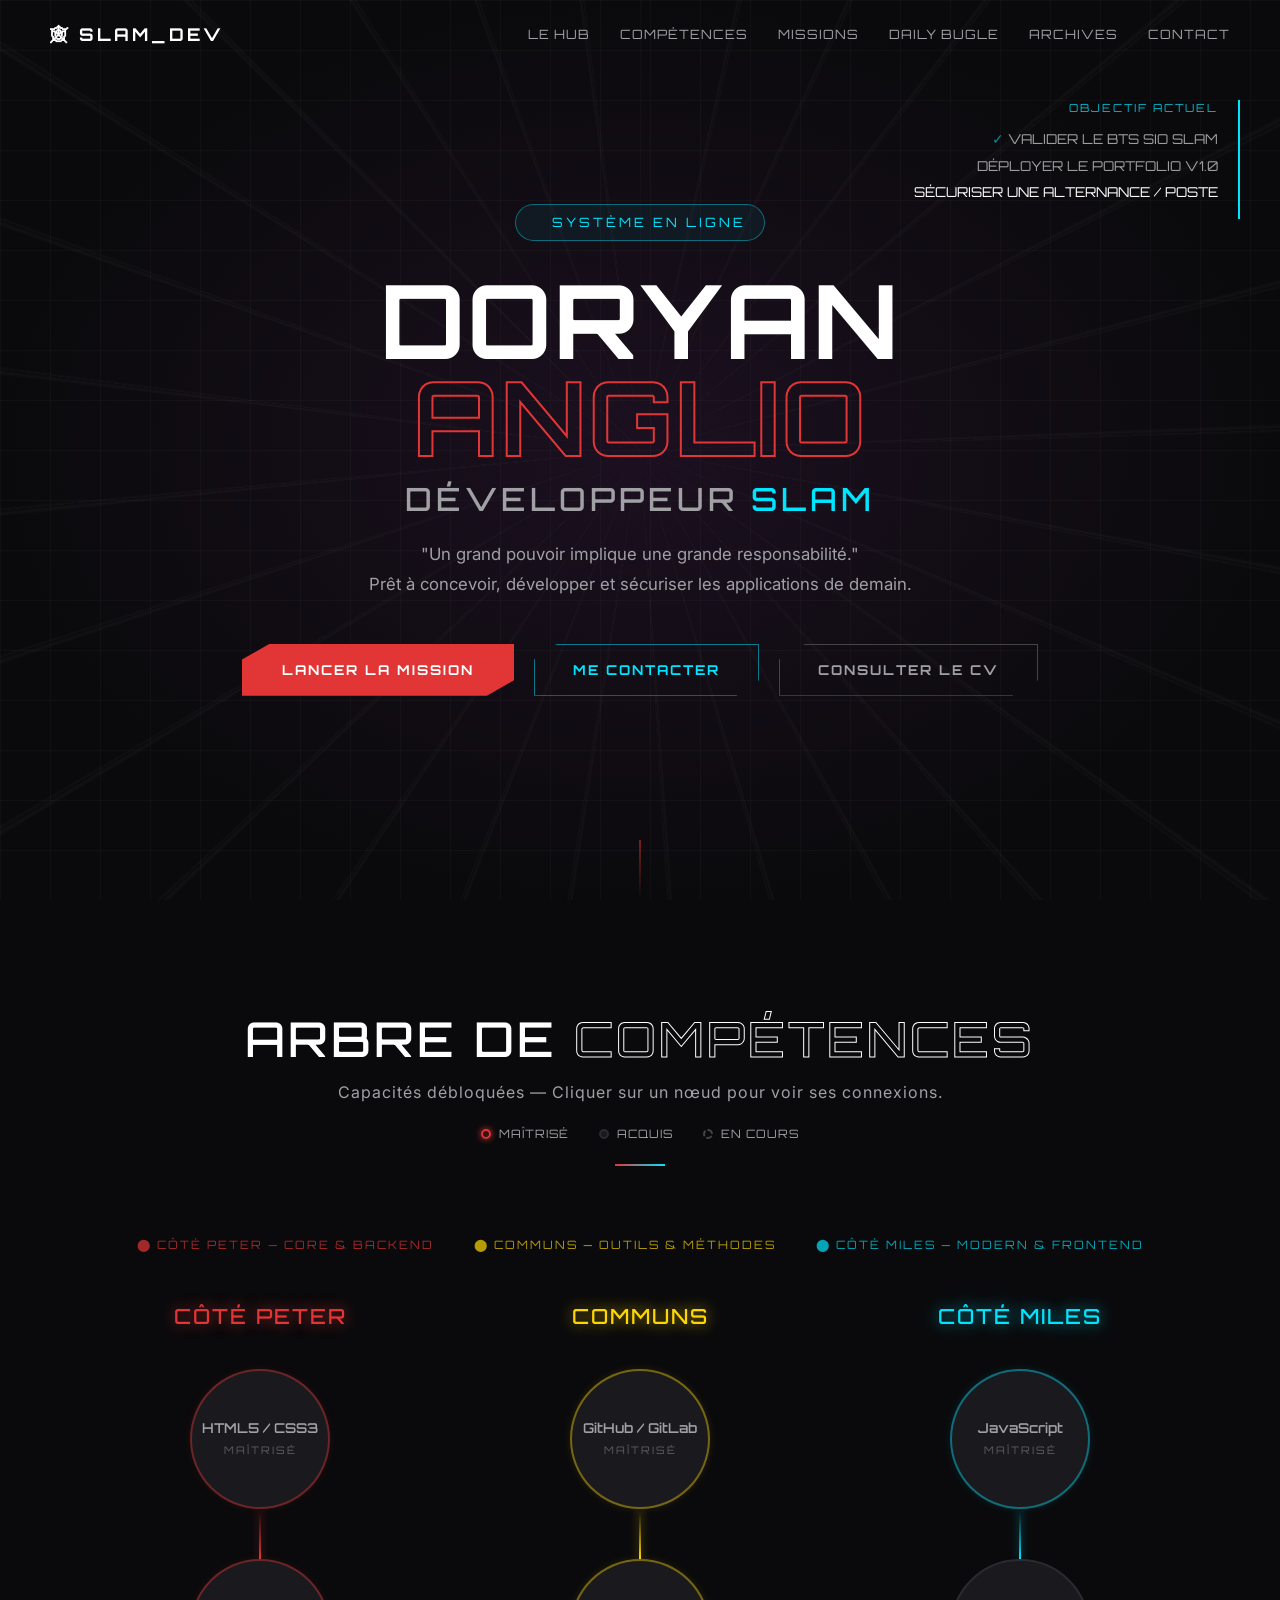
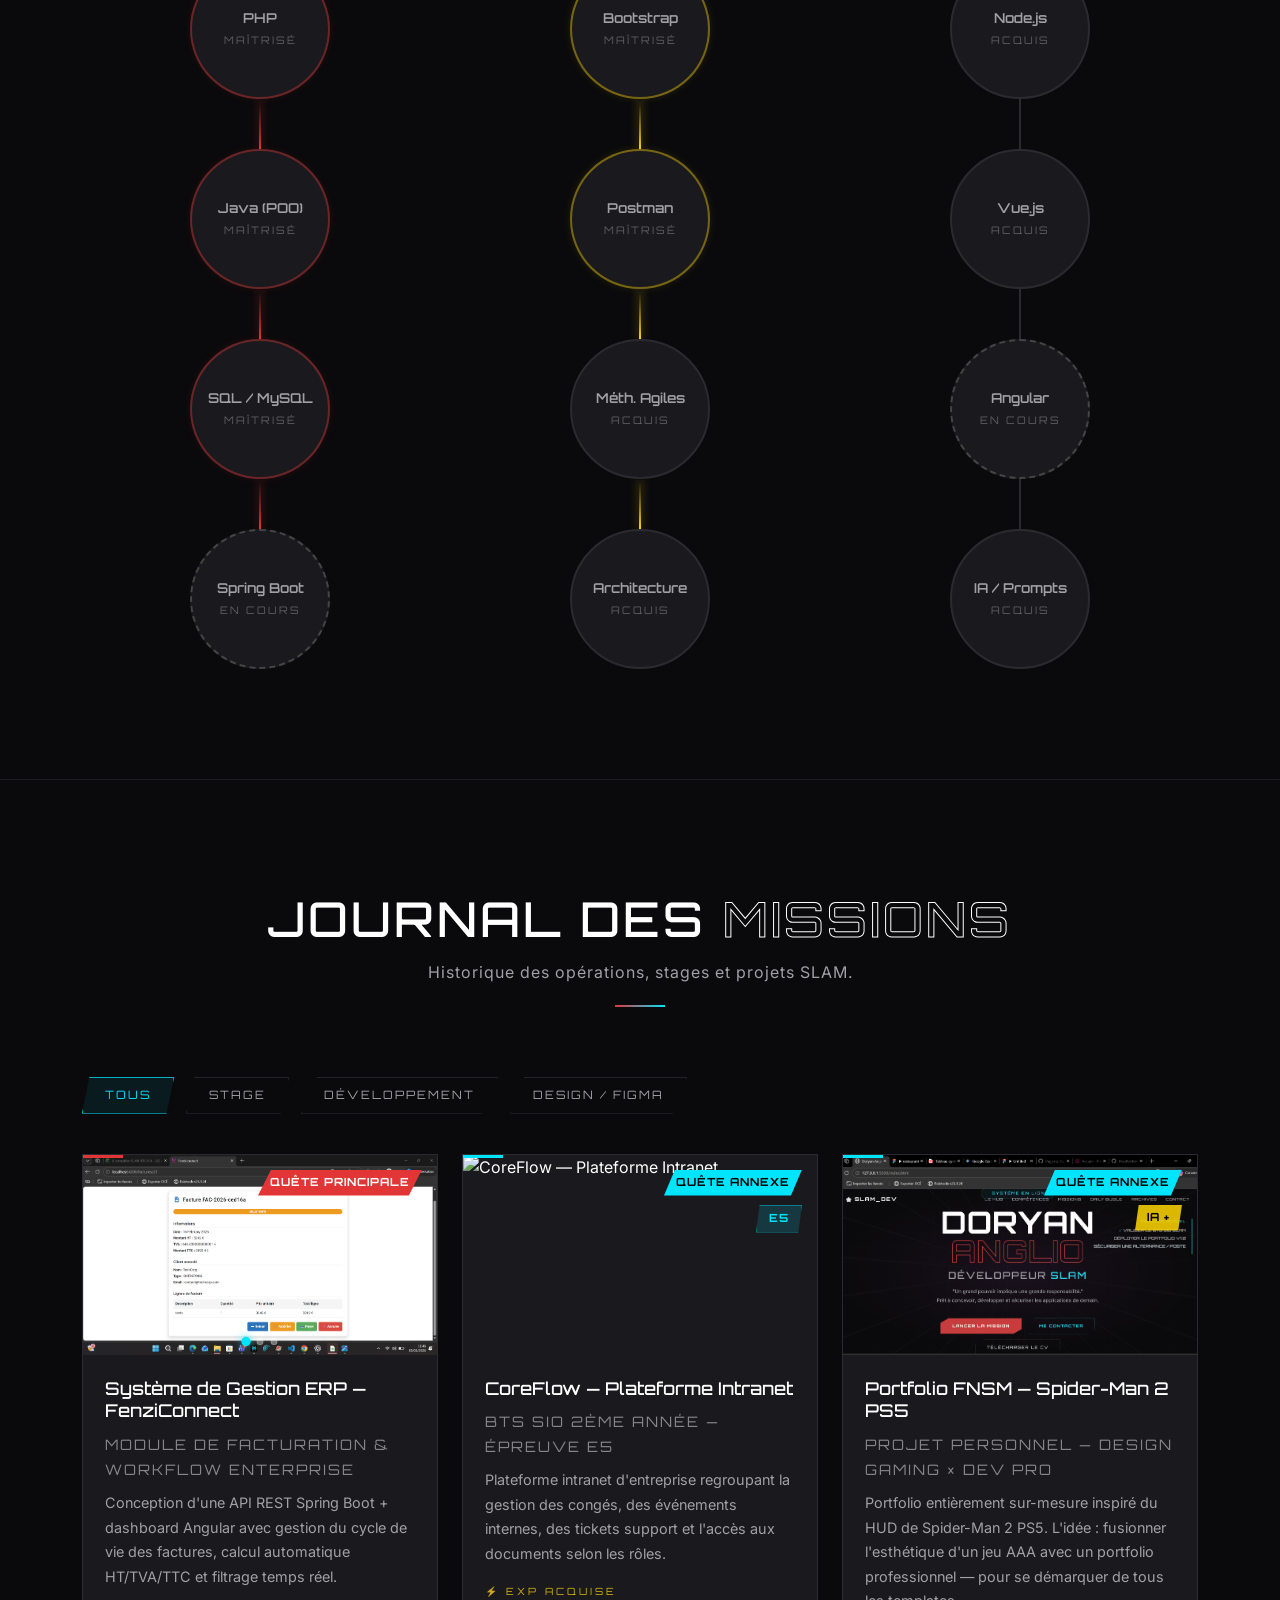
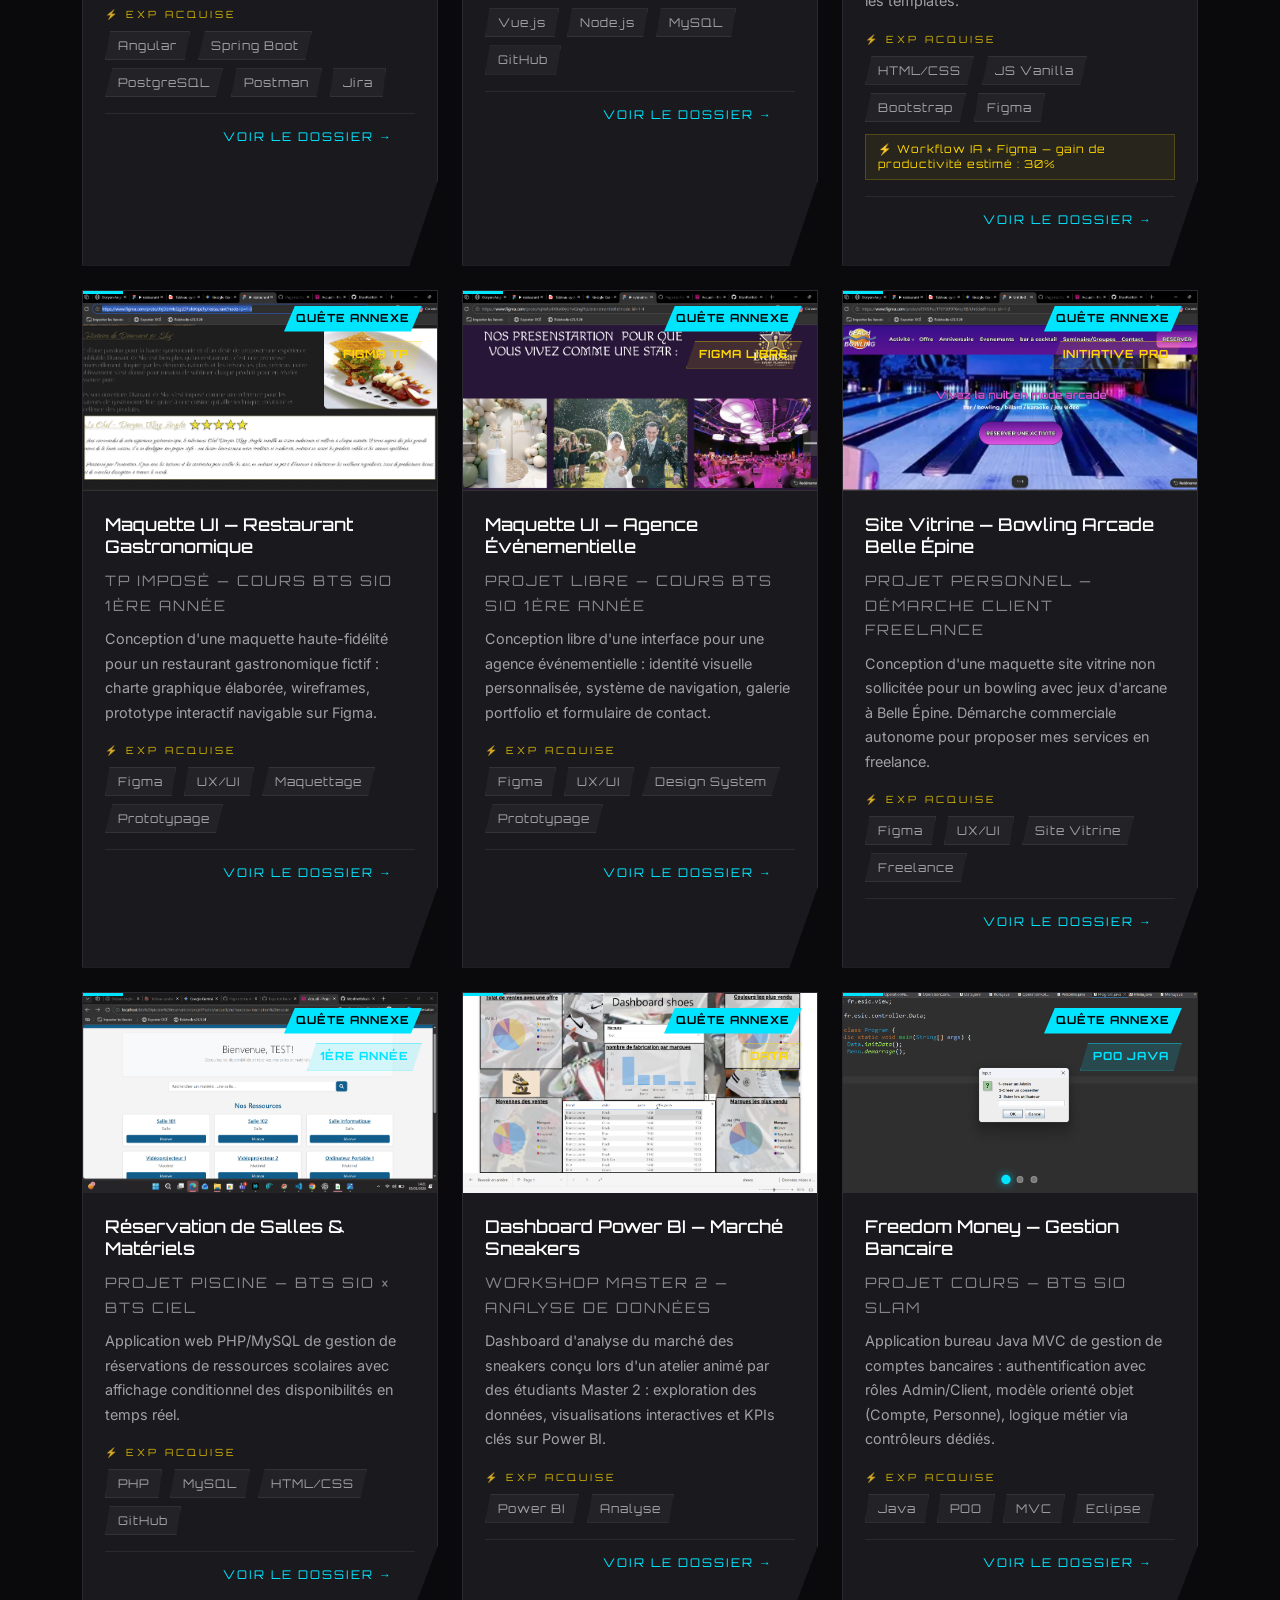
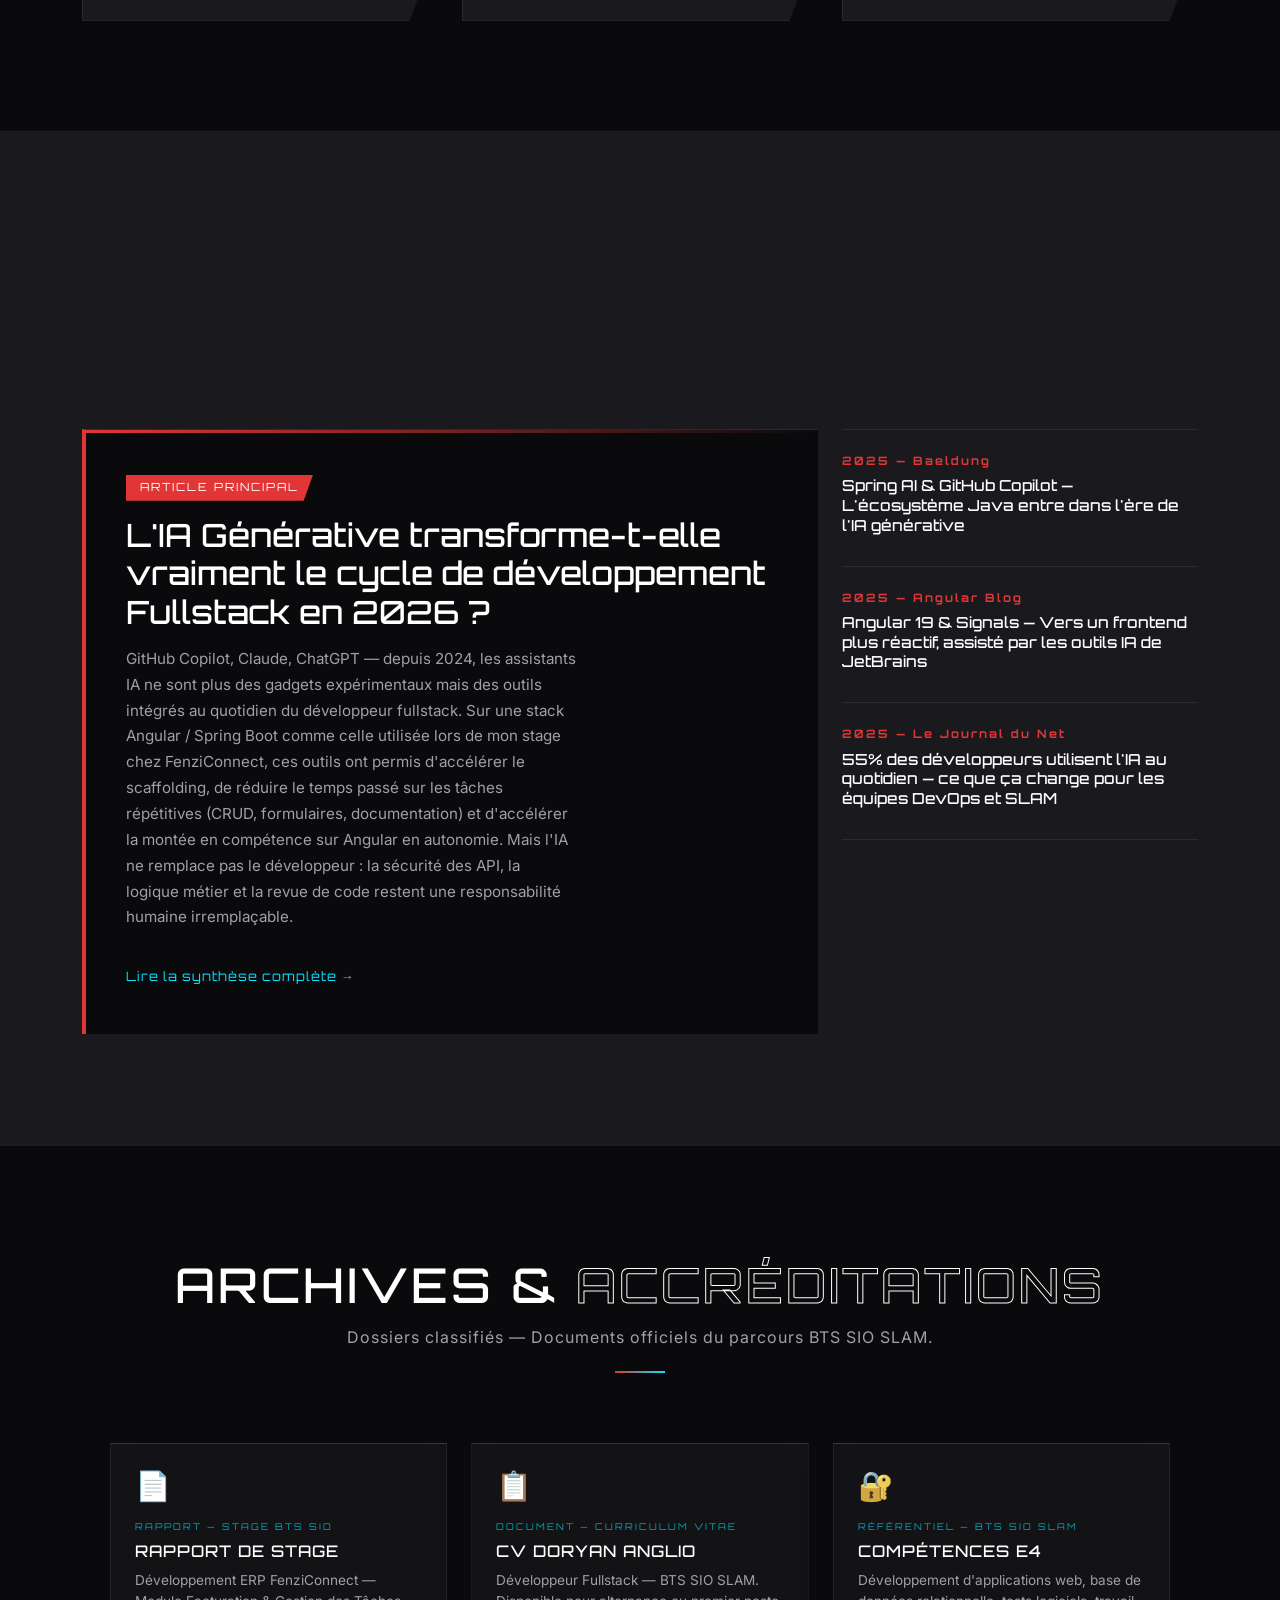
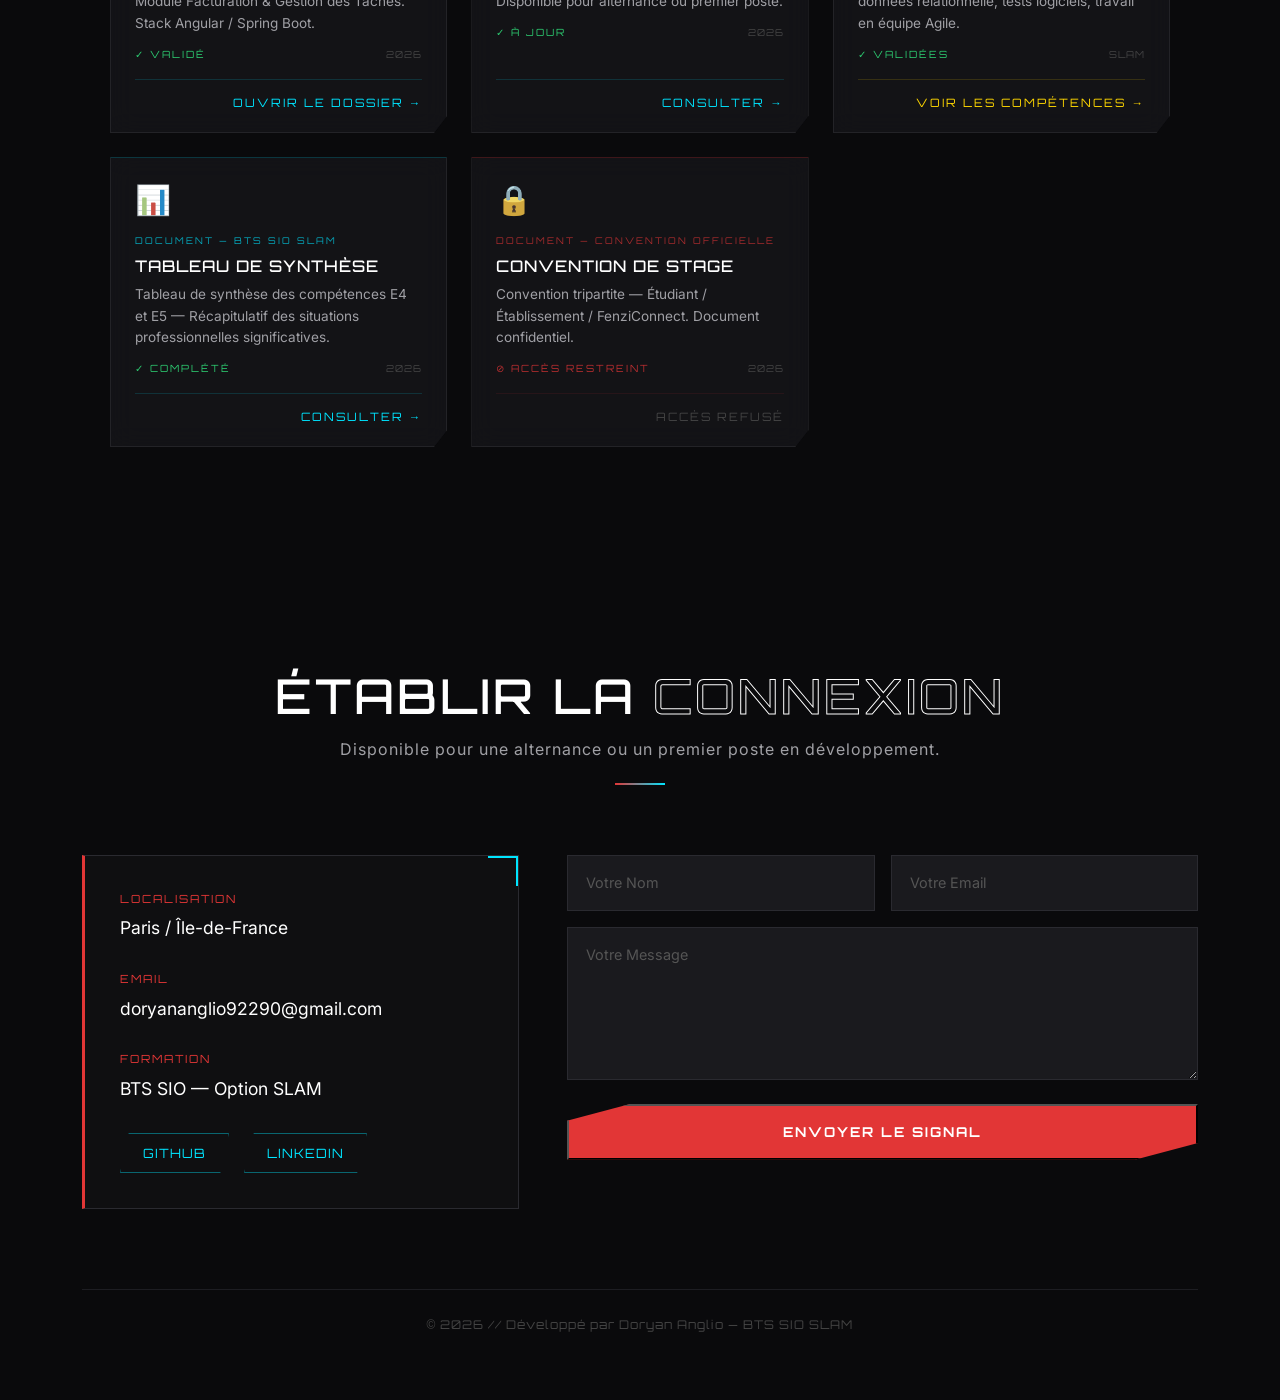
==== commit 5437326d: "modification CV telecharger --> consulter" ====
--- a/index.html
+++ b/index.html
@@ -54,7 +54,7 @@
                 <a href="#missions" class="btn-primary">Lancer la mission</a>
                 <a href="#contact" class="btn-secondary">Me contacter</a>
              
-                <a href="assets/CV-Doryan-Anglio.pdf" download class="btn-cv">Télécharger le CV</a>
+                <a href="assets/images/CV-Doryan-Anglio.pdf" target="_blank" rel="noopener noreferrer" class="btn-cv">Consulter le CV</a>
             </div>
         </div>
 
@@ -741,7 +741,7 @@
                             <span class="archive-date">2026</span>
                         </div>
                     </div>
-                    <a href="assets/CV-Doryan-Anglio.pdf" download class="archive-btn">Télécharger →</a>
+                    <a href="assets/images/CV-Doryan-Anglio.pdf" target="_blank" rel="noopener noreferrer" class="archive-btn">Consulter →</a>
                 </div>
 
                 <!-- COMPÉTENCES E4 -->
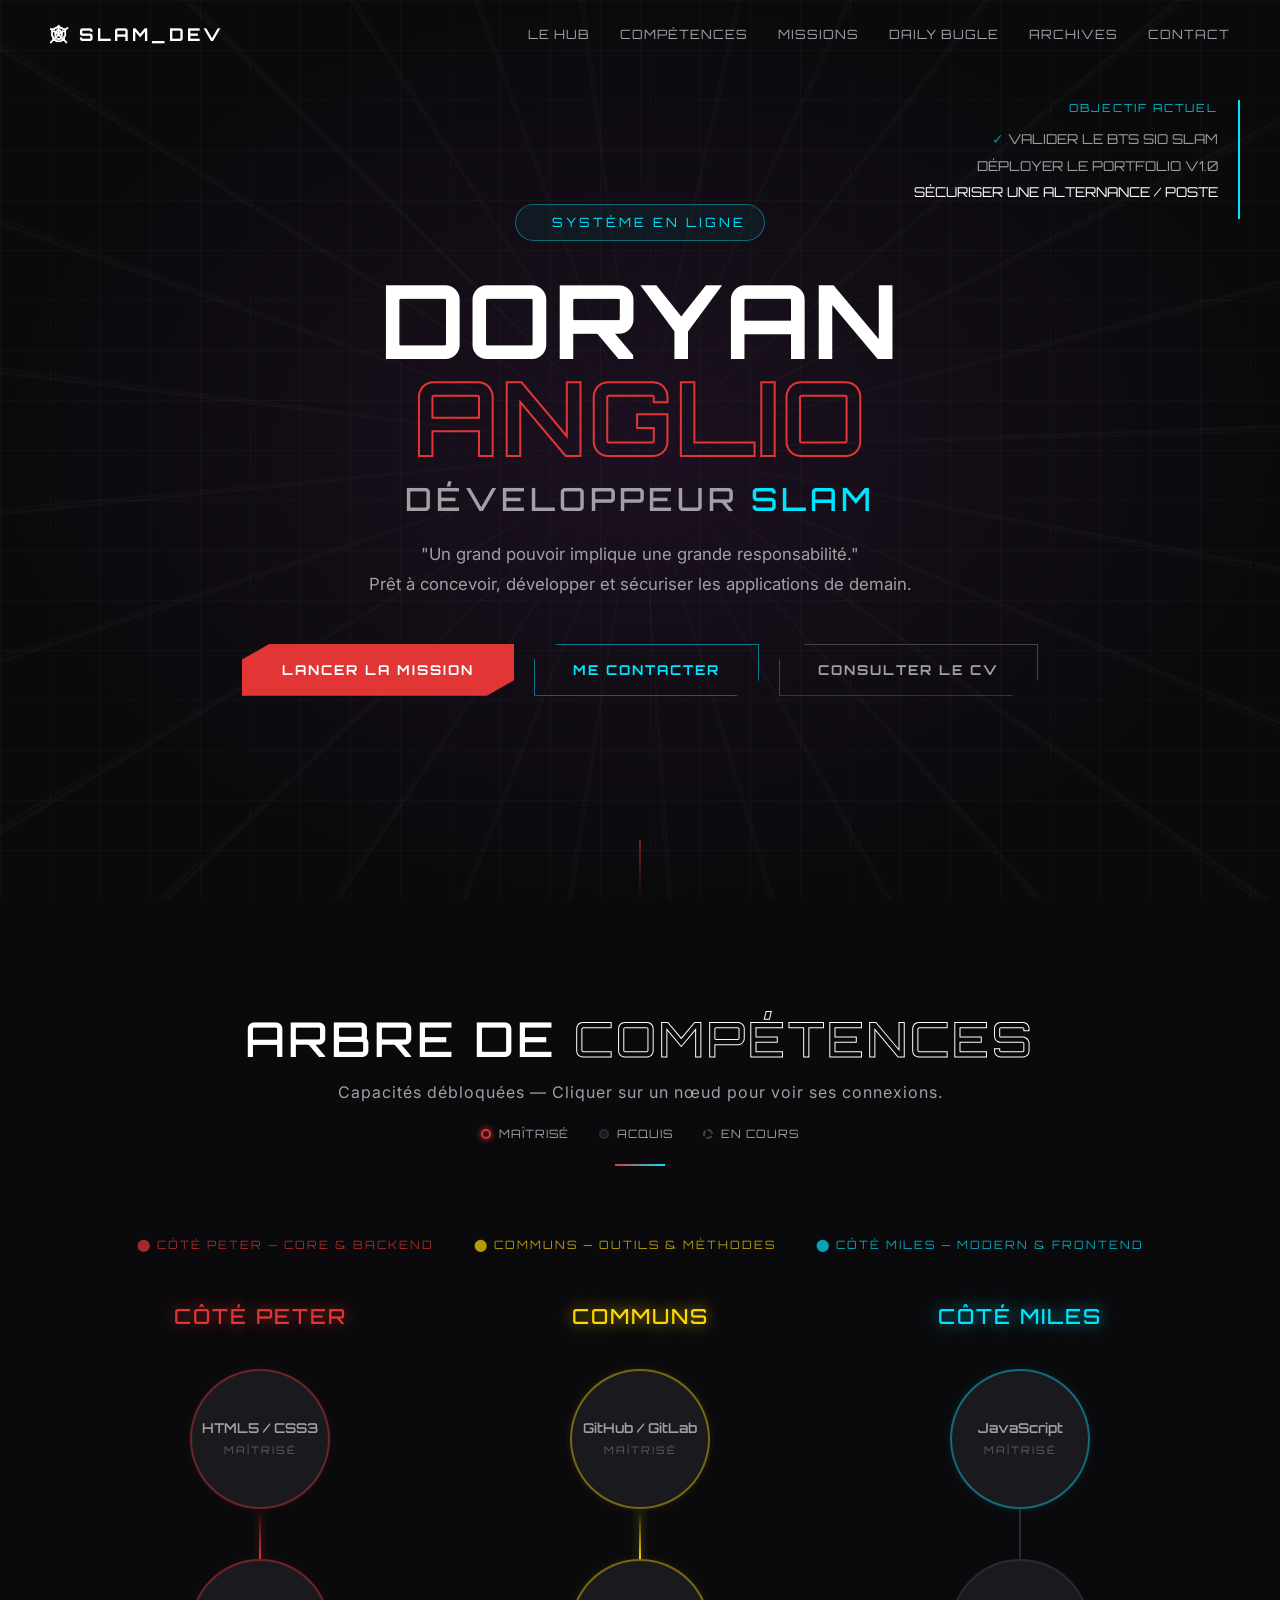
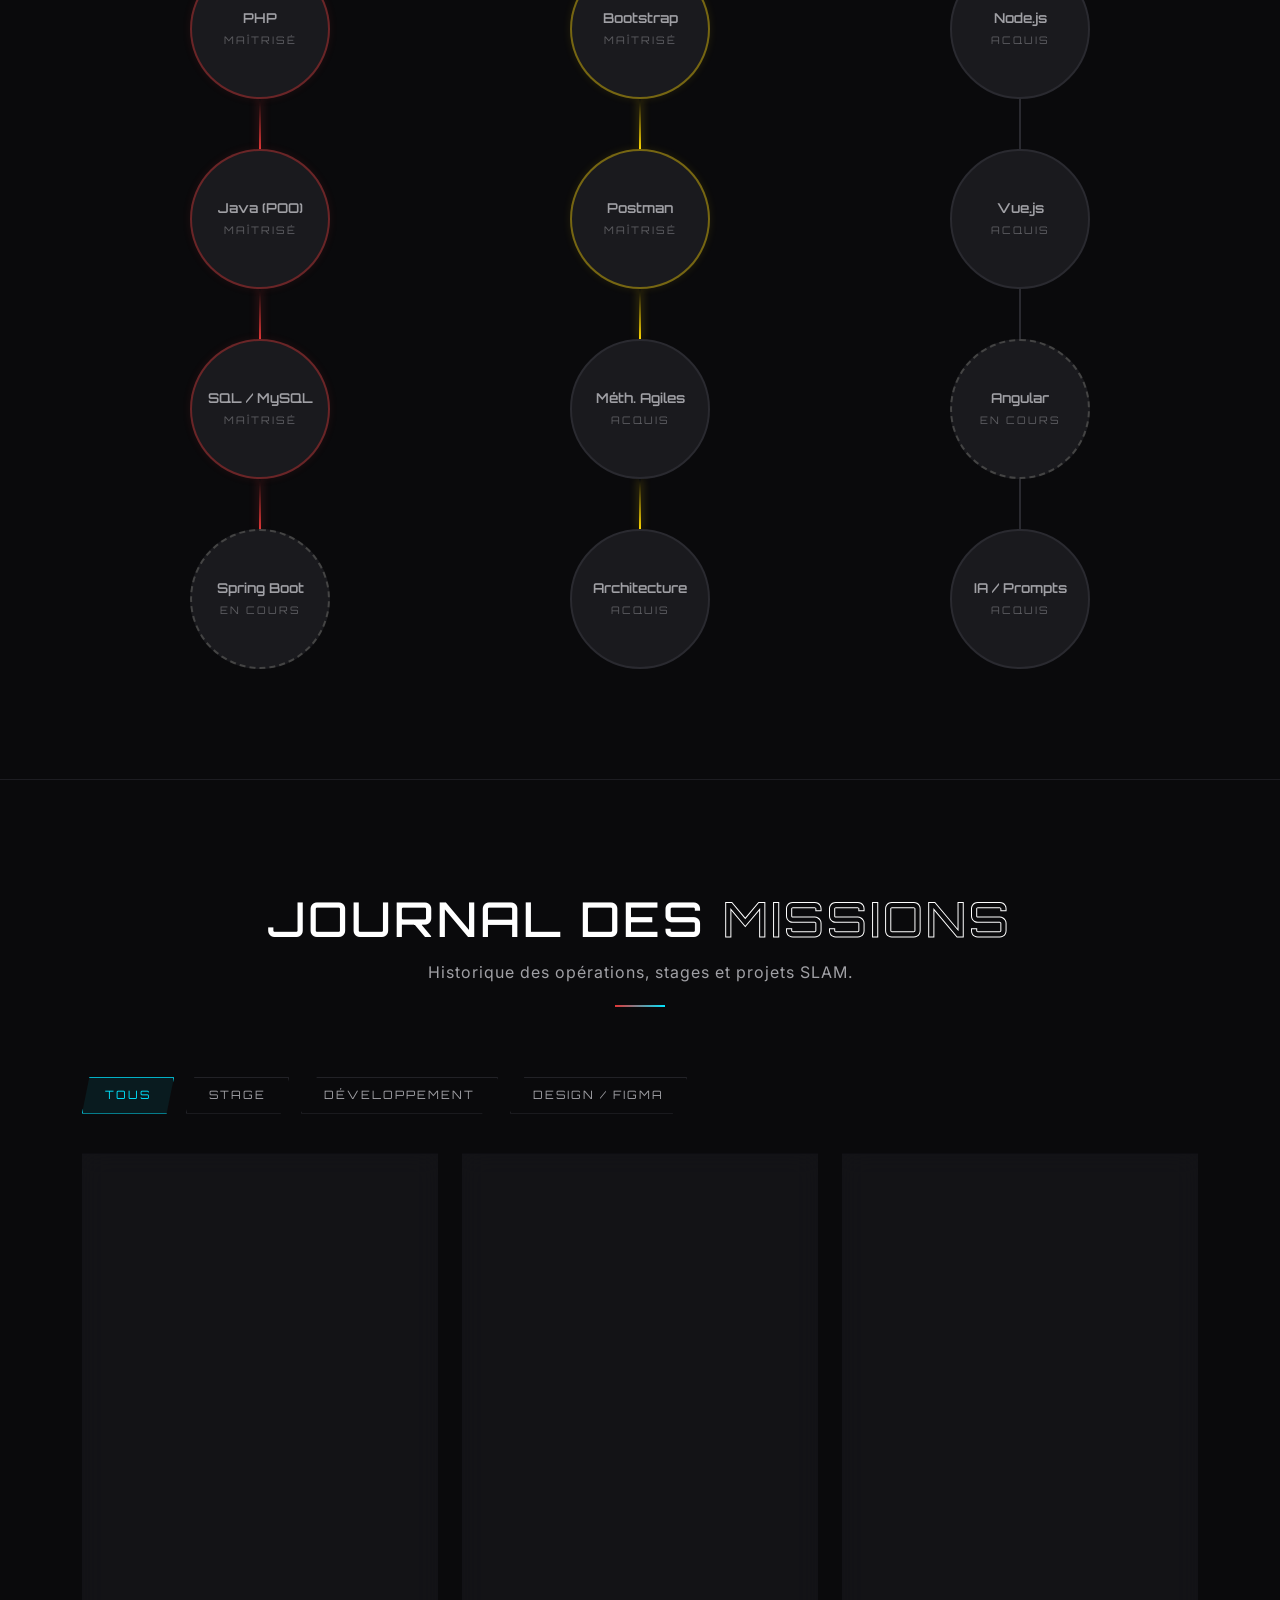
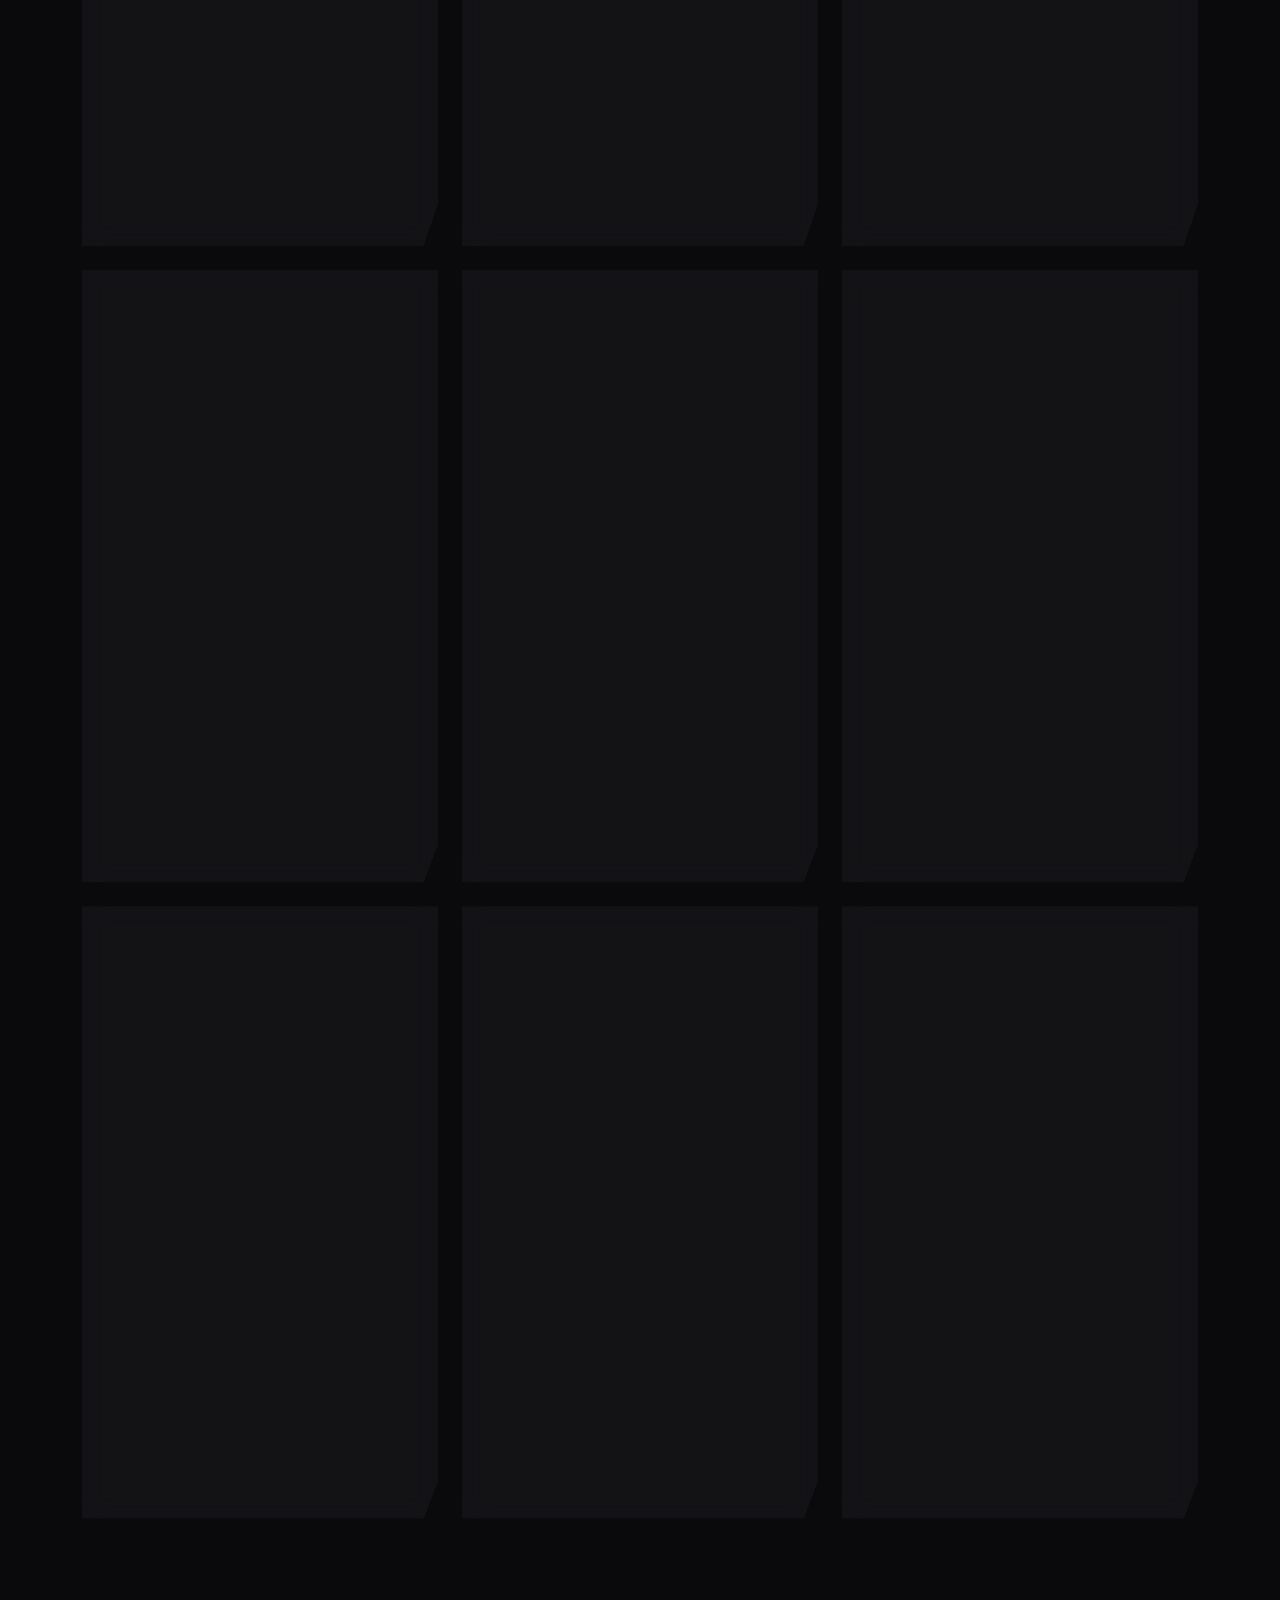
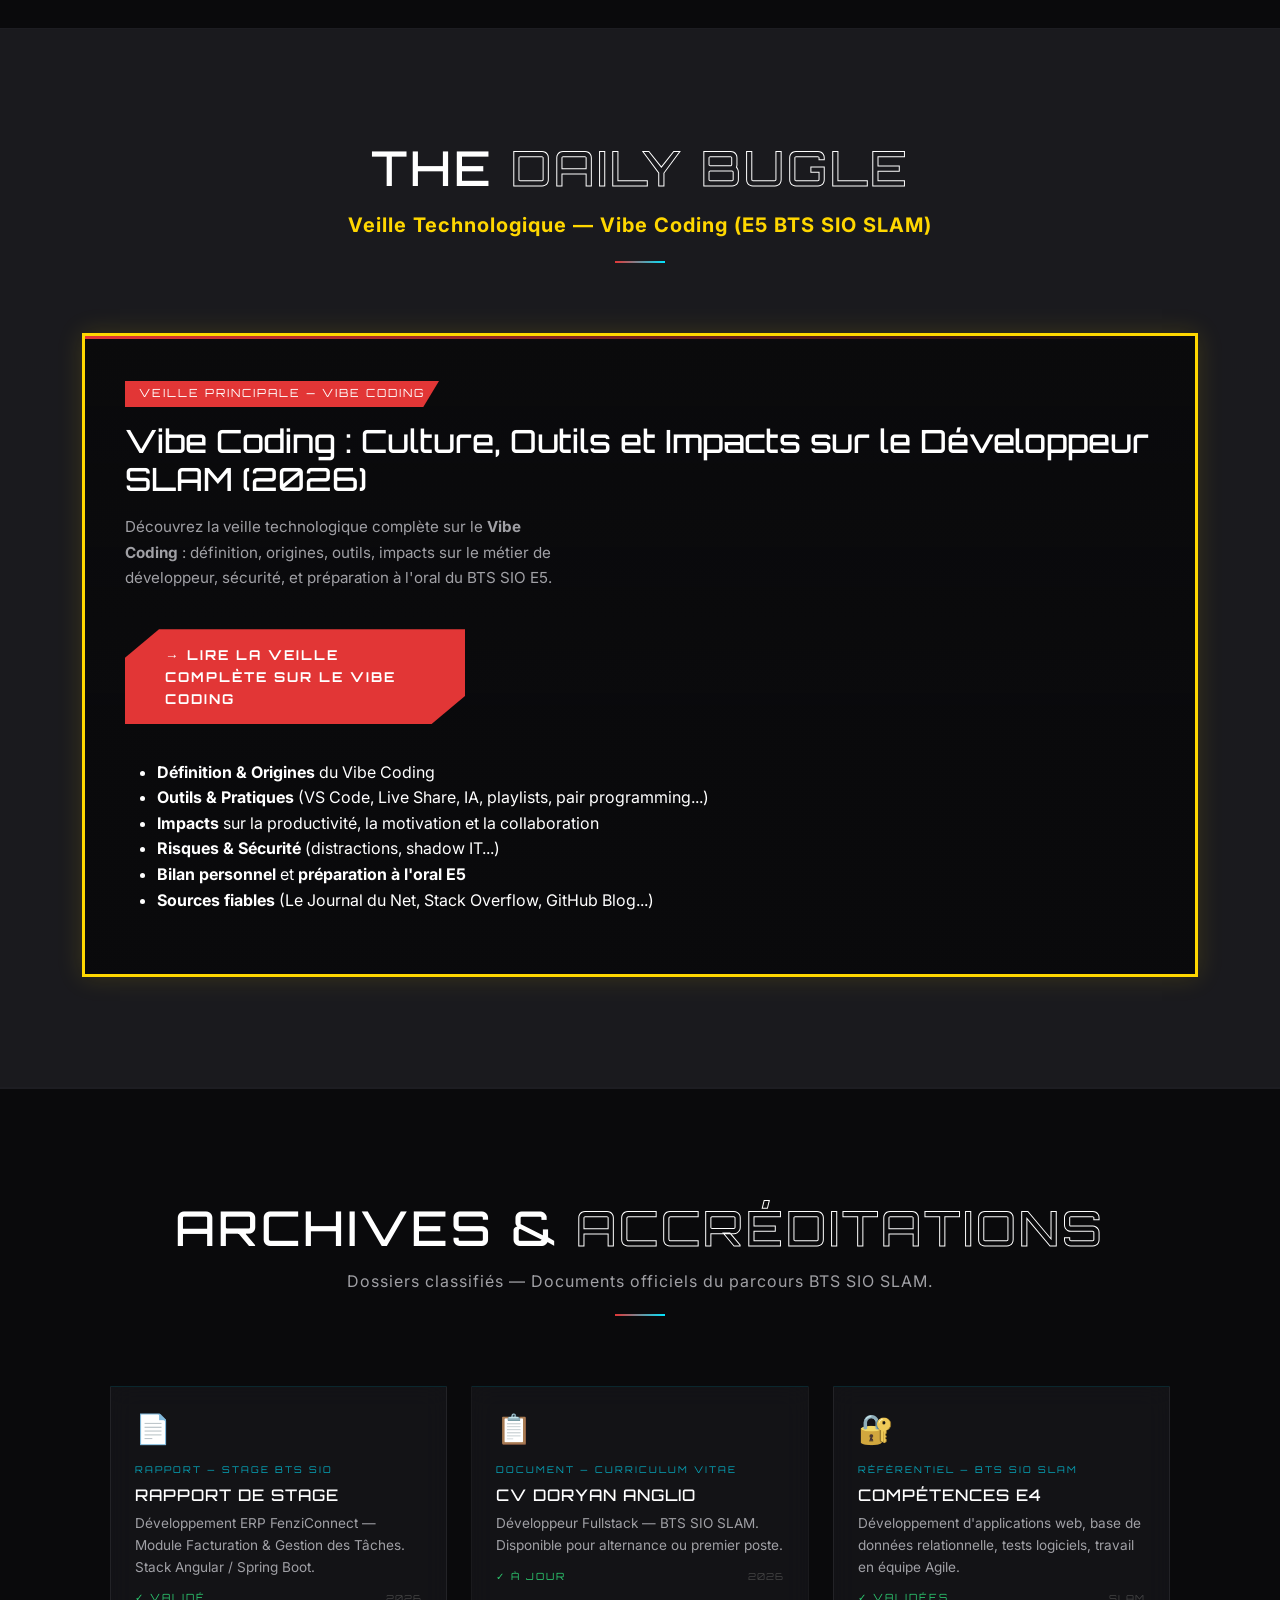
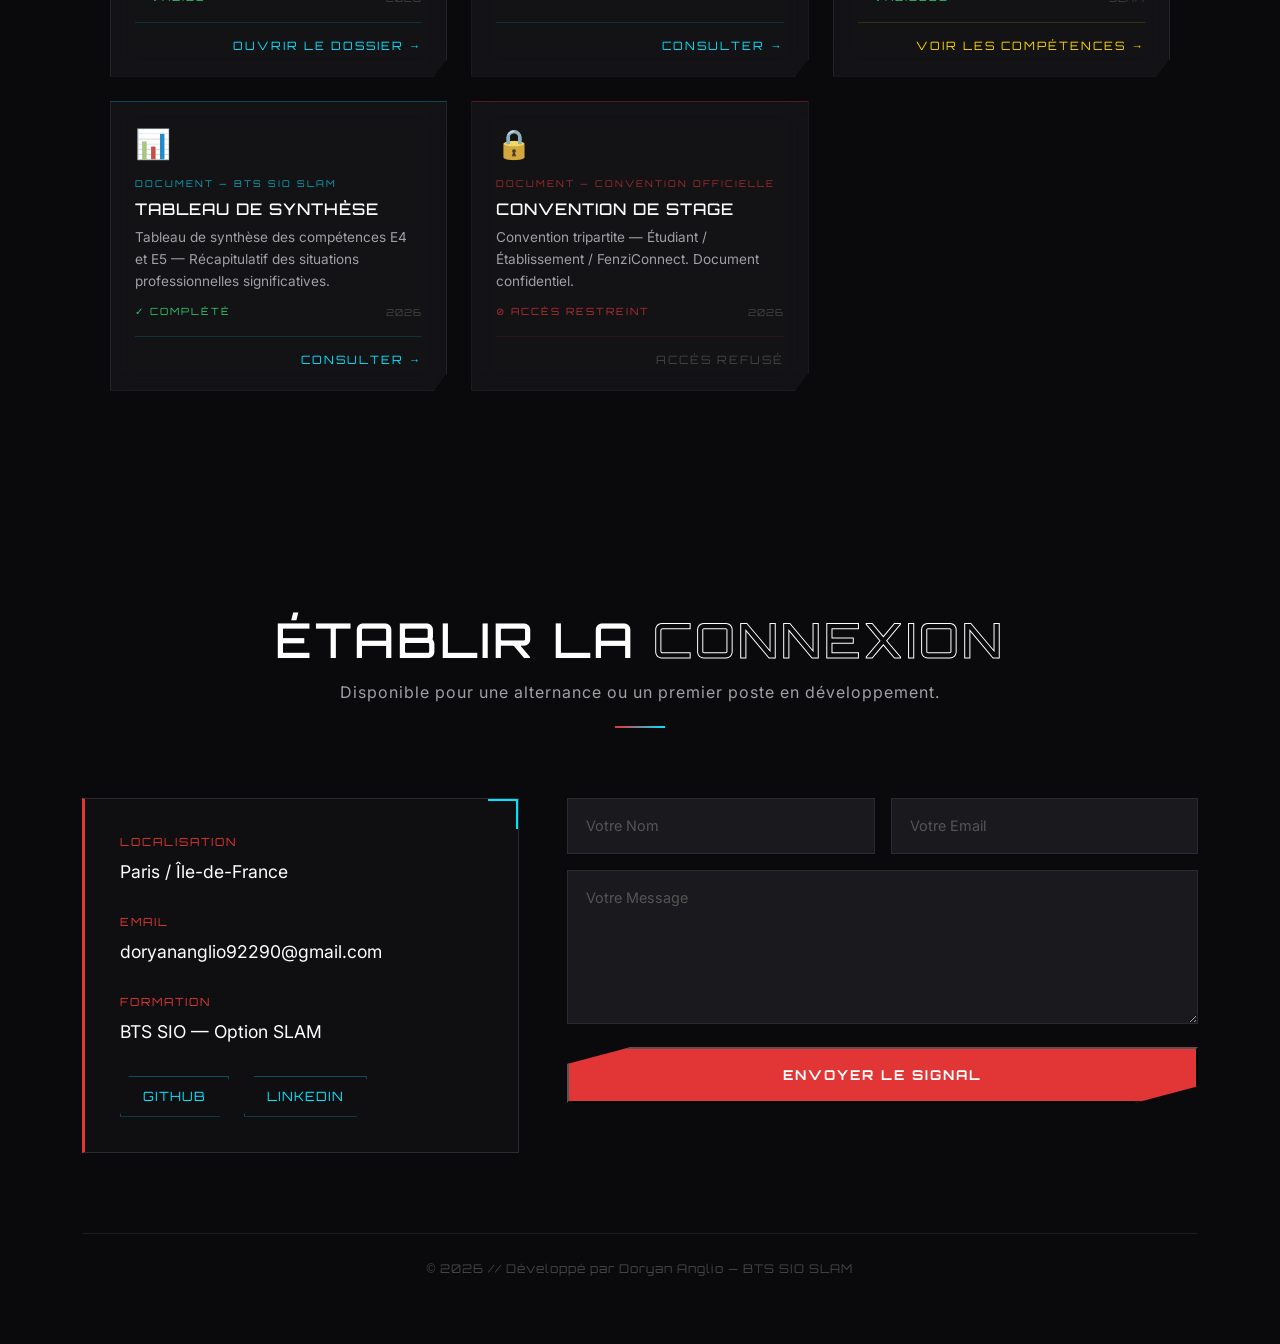
==== commit f887a614: "modification v2" ====
--- a/index.html
+++ b/index.html
@@ -363,22 +363,24 @@
 
                 <!-- MISSION ANNEXE — CoreFlow -->
                 <div class="col-md-6 col-lg-4 reveal delay-2 mission-card-wrapper" data-category="dev">
-                    <div class="mission-card side-mission">
+                    <div class="mission-card main-mission">
                         <div class="mission-img">
                             <img src="assets/images/coreflow.png" alt="CoreFlow — Plateforme Intranet">
-                            <span class="mission-badge blue-badge">Quête Annexe</span>
-                            <span class="mission-badge" style="background:rgba(0,229,255,0.15);color:var(--tech-blue);border:1px solid rgba(0,229,255,0.4);top:50px;">E5</span>
+                            <span class="mission-badge red-badge">Projet Principal</span>
+                            <span class="mission-badge" style="background:rgba(0,229,255,0.15);color:var(--tech-blue);border:1px solid rgba(0,229,255,0.4);top:50px;">E5 & E6</span>
                         </div>
                         <div class="mission-info">
                             <h3>CoreFlow — Plateforme Intranet</h3>
-                            <p class="mission-subtitle">BTS SIO 2ème Année — Épreuve E5</p>
-                            <p>Plateforme intranet d'entreprise regroupant la gestion des congés, des événements internes, des tickets support et l'accès aux documents selon les rôles.</p>
+                            <p class="mission-subtitle">BTS SIO 2ème Année — 2 Épreuves Professionnelles</p>
+                            <p>Plateforme intranet complète avec module de gestion des utilisateurs (RBAC, JWT, bcrypt) et portage mobile Android via Capacitor. Travail en équipe avec modélisation MySQL, architecture MVC Node.js et interface Figma/Tailwind.</p>
                             <div class="loot-label">⚡ EXP ACQUISE</div>
                             <div class="tech-tags">
-                                <span class="tag">Vue.js</span>
+                                <span class="tag">Vue.js 3</span>
                                 <span class="tag">Node.js</span>
                                 <span class="tag">MySQL</span>
-                                <span class="tag">GitHub</span>
+                                <span class="tag">Capacitor</span>
+                                <span class="tag">JWT</span>
+                                <span class="tag">Android</span>
                             </div>
                             <button class="mission-detail-btn" data-mission="coreflow">Voir le dossier →</button>
                         </div>
@@ -647,46 +649,27 @@
         <div class="container">
             <div class="section-header reveal">
                 <h2 class="section-title">The <span class="highlight">Daily Bugle</span></h2>
-                <!--
-                    ⚠️ SUJET DE VEILLE :
-                    Change la ligne ci-dessous quand tu auras choisi ton sujet.
-                    Format recommandé : "Veille Technologique — [Ton sujet]"
-                    Exemples :
-                      - "L'IA générative dans le workflow du développeur SLAM"
-                      - "WebAssembly : le futur du navigateur ?"
-                      - "Sécurité des API REST — OWASP Top 10 en 2026"
-                      - "Angular vs Vue.js : quel framework pour mon BTS ?"
-                -->
-                <p class="section-subtitle">Veille Technologique — <em>L'IA générative dans le développement Fullstack Angular / Spring Boot</em></p>
+                <p class="section-subtitle" style="font-size:1.25rem;color:var(--miles-yellow);font-weight:700;">Veille Technologique — Vibe Coding (E5 BTS SIO SLAM)</p>
             </div>
 
             <div class="row g-4">
-                <div class="col-lg-8 reveal delay-1">
-                    <div class="news-main-card">
-                        <div class="news-label">ARTICLE PRINCIPAL</div>
+                <div class="col-12 reveal delay-1">
+                    <div class="news-main-card" style="border:3px solid var(--miles-yellow);box-shadow:0 0 24px 0 rgba(255,215,0,0.15);">
+                        <div class="news-label">VEILLE PRINCIPALE — VIBE CODING</div>
                         <div class="news-content">
-                            <h3>L'IA Générative transforme-t-elle vraiment le cycle de développement Fullstack en 2026 ?</h3>
+                            <h3>Vibe Coding : Culture, Outils et Impacts sur le Développeur SLAM (2026)</h3>
                             <p>
-                                GitHub Copilot, Claude, ChatGPT — depuis 2024, les assistants IA ne sont plus des gadgets expérimentaux mais des outils intégrés au quotidien du développeur fullstack. Sur une stack Angular / Spring Boot comme celle utilisée lors de mon stage chez FenziConnect, ces outils ont permis d'accélérer le scaffolding, de réduire le temps passé sur les tâches répétitives (CRUD, formulaires, documentation) et d'accélérer la montée en compétence sur Angular en autonomie. Mais l'IA ne remplace pas le développeur : la sécurité des API, la logique métier et la revue de code restent une responsabilité humaine irremplaçable.
+                                Découvrez la veille technologique complète sur le <b>Vibe Coding</b> : définition, origines, outils, impacts sur le métier de développeur, sécurité, et préparation à l'oral du BTS SIO E5.
                             </p>
-                            <a href="veille.html" class="read-more">Lire la synthèse complète →</a>
-                        </div>
-                    </div>
-                </div>
-
-                <div class="col-lg-4 reveal delay-2">
-                    <div class="news-sidebar">
-                        <div class="sidebar-item">
-                            <span class="news-date">2025 — Baeldung</span>
-                            <h4>Spring AI & GitHub Copilot — L'écosystème Java entre dans l'ère de l'IA générative</h4>
-                        </div>
-                        <div class="sidebar-item">
-                            <span class="news-date">2025 — Angular Blog</span>
-                            <h4>Angular 19 & Signals — Vers un frontend plus réactif, assisté par les outils IA de JetBrains</h4>
-                        </div>
-                        <div class="sidebar-item">
-                            <span class="news-date">2025 — Le Journal du Net</span>
-                            <h4>55% des développeurs utilisent l'IA au quotidien — ce que ça change pour les équipes DevOps et SLAM</h4>
+                            <a href="veille.html" class="btn-primary" style="margin-top:22px;max-width:340px;">→ Lire la veille complète sur le Vibe Coding</a>
+                            <ul style="margin-top:2.2rem;">
+                                <li><b>Définition & Origines</b> du Vibe Coding</li>
+                                <li><b>Outils & Pratiques</b> (VS Code, Live Share, IA, playlists, pair programming...)</li>
+                                <li><b>Impacts</b> sur la productivité, la motivation et la collaboration</li>
+                                <li><b>Risques & Sécurité</b> (distractions, shadow IT...)</li>
+                                <li><b>Bilan personnel</b> et <b>préparation à l'oral E5</b></li>
+                                <li><b>Sources fiables</b> (Le Journal du Net, Stack Overflow, GitHub Blog...)</li>
+                            </ul>
                         </div>
                     </div>
                 </div>
@@ -929,6 +912,21 @@
     </div>
 
 
+    <!-- =====================================================
+         LIGHTBOX — Zoom au clic sur images galerie
+         ===================================================== -->
+    <div class="lightbox-overlay" id="lightbox-overlay" role="dialog" aria-modal="true" aria-hidden="true">
+        <div class="lightbox-container">
+            <img class="lightbox-image" id="lightbox-image" src="" alt="">
+            <button class="lightbox-close" id="lightbox-close" aria-label="Fermer">✕</button>
+            <div class="lightbox-nav">
+                <button class="lightbox-prev" id="lightbox-prev" aria-label="Image précédente">❮</button>
+                <button class="lightbox-next" id="lightbox-next" aria-label="Image suivante">❯</button>
+            </div>
+        </div>
+    </div>
+
+
     <script src="https://cdn.jsdelivr.net/npm/bootstrap@5.3.2/dist/js/bootstrap.bundle.min.js"></script>
     <script src="js/app.js"></script>
 </body>
--- a/css/style.css
+++ b/css/style.css
@@ -563,41 +563,88 @@
 }
 
 .mission-card {
-  background-color: var(--bg-panel);
-  border: 1px solid #2A2A30;
+  background: rgba(26, 26, 30, 0.6);
+  backdrop-filter: blur(12px);
+  -webkit-backdrop-filter: blur(12px);
+  border: 1px solid rgba(255, 255, 255, 0.07);
+  border-top: 1px solid rgba(0, 229, 255, 0.25);
   overflow: hidden;
   position: relative;
-  transition: all 0.35s ease;
+  transition: all 0.4s ease;
   height: 100%;
-  clip-path: polygon(0 0, 100% 0, 100% 88%, 92% 100%, 0 100%);
-}
-
-/* Accent trait en haut à gauche — détail UI PS5 */
+  clip-path: polygon(0 0, 100% 0, 100% 94%, 96% 100%, 0 100%);
+  display: flex;
+  flex-direction: column;
+  gap: 0;
+}
+
+.main-mission {
+  border-top-color: rgba(226, 54, 54, 0.3);
+}
+
+.side-mission {
+  border-top-color: rgba(0, 229, 255, 0.25);
+}
+
+/* Accent sweep au survol */
 .mission-card::before {
   content: '';
   position: absolute;
-  top: 0; left: 0;
-  width: 40px; height: 3px;
-  background: var(--spidey-red);
-  z-index: 3;
-}
-
-.side-mission::before {
-  background: var(--tech-blue);
+  top: 0;
+  left: -100%;
+  width: 60%;
+  height: 100%;
+  background: linear-gradient(
+    105deg,
+    transparent 0%,
+    rgba(0, 229, 255, 0.04) 40%,
+    rgba(0, 229, 255, 0.08) 50%,
+    rgba(0, 229, 255, 0.04) 60%,
+    transparent 100%
+  );
+  transition: left 0.55s ease;
+  pointer-events: none;
+  z-index: 1;
+}
+
+.main-mission::before {
+  background: linear-gradient(
+    105deg,
+    transparent 0%,
+    rgba(226, 54, 54, 0.04) 40%,
+    rgba(226, 54, 54, 0.08) 50%,
+    rgba(226, 54, 54, 0.04) 60%,
+    transparent 100%
+  );
 }
 
 .mission-card:hover {
-  transform: translateY(-6px);
+  transform: translateY(-4px);
+  border-color: rgba(0, 229, 255, 0.5);
+  border-top-color: var(--tech-blue);
+  box-shadow:
+    0 0 30px rgba(0, 229, 255, 0.08),
+    inset 0 0 40px rgba(0, 229, 255, 0.03);
 }
 
 .main-mission:hover {
-  border-color: rgba(226, 54, 54, 0.5);
-  box-shadow: 0 8px 30px rgba(226, 54, 54, 0.15);
+  border-color: rgba(226, 54, 54, 0.45);
+  border-top-color: var(--spidey-red);
+  box-shadow:
+    0 0 30px rgba(226, 54, 54, 0.08),
+    inset 0 0 40px rgba(226, 54, 54, 0.03);
 }
 
 .side-mission:hover {
-  border-color: rgba(0, 229, 255, 0.4);
-  box-shadow: 0 8px 30px rgba(0, 229, 255, 0.12);
+  border-color: rgba(0, 229, 255, 0.5);
+  border-top-color: var(--tech-blue);
+  box-shadow:
+    0 0 30px rgba(0, 229, 255, 0.08),
+    inset 0 0 40px rgba(0, 229, 255, 0.03);
+}
+
+.mission-card:hover::before {
+  left: 150%;
 }
 
 .mission-img {
@@ -605,13 +652,14 @@
   width: 100%;
   height: 200px;
   overflow: hidden;
+  z-index: 2;
 }
 
 .mission-img img {
   width: 100%;
   height: 100%;
   object-fit: cover;
-  transition: transform 0.5s ease;
+  transition: transform 0.5s ease, filter 0.3s ease;
   filter: saturate(0.8);
 }
 
@@ -624,58 +672,73 @@
   position: absolute;
   top: 15px;
   right: 15px;
-  padding: 4px 12px;
-  font-family: var(--font-title);
-  font-size: 0.7rem;
+  padding: 6px 14px;
+  font-family: var(--font-title);
+  font-size: 0.68rem;
   font-weight: bold;
   text-transform: uppercase;
   letter-spacing: 1px;
   clip-path: polygon(8% 0, 100% 0, 92% 100%, 0 100%);
-}
-
-.red-badge  { background-color: var(--spidey-red); color: #fff; }
-.blue-badge { background-color: var(--tech-blue); color: #000; }
+  background: rgba(0, 229, 255, 0.12);
+  color: var(--tech-blue);
+  border: 1px solid rgba(0, 229, 255, 0.35);
+  z-index: 3;
+}
+
+.main-mission .mission-badge {
+  background: rgba(226, 54, 54, 0.12);
+  color: var(--spidey-red);
+  border-color: rgba(226, 54, 54, 0.35);
+}
 
 .mission-info {
-  padding: 22px;
+  padding: 28px 24px 20px;
+  display: flex;
+  flex-direction: column;
+  gap: 0;
+  flex: 1;
+  position: relative;
+  z-index: 2;
 }
 
 .mission-info h3 {
   font-family: var(--font-title);
-  font-size: 1.1rem;
-  margin-bottom: 10px;
+  font-size: 1rem;
   color: var(--text-main);
+  letter-spacing: 1px;
   line-height: 1.3;
+  margin: 0 0 12px 0;
 }
 
 .mission-info p {
   color: var(--text-muted);
-  font-size: 0.9rem;
-  margin-bottom: 18px;
-  line-height: 1.7;
+  font-size: 0.85rem;
+  margin: 0 0 16px 0;
+  line-height: 1.6;
 }
 
 .tech-tags {
   display: flex;
   gap: 8px;
   flex-wrap: wrap;
+  margin: 12px 0;
 }
 
 .tag {
   background-color: rgba(255,255,255,0.04);
   color: var(--text-muted);
-  padding: 4px 12px;
-  font-size: 0.75rem;
+  padding: 5px 12px;
+  font-size: 0.7rem;
   font-family: var(--font-title);
   letter-spacing: 1px;
-  border: 1px solid #333;
+  border: 1px solid rgba(255, 255, 255, 0.1);
   clip-path: polygon(6% 0, 100% 0, 94% 100%, 0 100%);
   transition: color 0.3s, border-color 0.3s;
 }
 
 .mission-card:hover .tag {
   color: var(--text-main);
-  border-color: #555;
+  border-color: rgba(255, 255, 255, 0.2);
 }
 
 /* =============================================
@@ -1225,13 +1288,12 @@
 /* Label "EXP ACQUISE" */
 .loot-label {
   font-family: var(--font-title);
-  font-size: 0.62rem;
+  font-size: 0.58rem;
   letter-spacing: 3px;
   color: var(--miles-yellow);
   text-transform: uppercase;
-  margin-bottom: 8px;
-  margin-top: 5px;
-  opacity: 0.8;
+  margin: 12px 0 0 0;
+  opacity: 0.7;
 }
 
 /* Indicateur IA/Figma sur la carte portfolio */
@@ -1243,40 +1305,41 @@
   background: rgba(255, 215, 0, 0.06);
   border: 1px solid rgba(255, 215, 0, 0.2);
   padding: 7px 12px;
-  margin-top: 12px;
+  margin: 12px 0 0 0;
   line-height: 1.4;
 }
 
 /* Badge or "IA +" sur la carte portfolio */
 .gold-badge {
-  background: rgba(255, 215, 0, 0.85);
-  color: #000;
-  top: 50px !important; /* se place sous le badge principal */
+  background: rgba(255, 215, 0, 0.15);
+  color: var(--miles-yellow);
+  top: 50px !important;
   font-weight: 700;
+  border: 1px solid rgba(255, 215, 0, 0.35);
 }
 
 /* Bouton "Voir le dossier →" */
 .mission-detail-btn {
-  width: 100%;
+  width: auto;
   background: none;
   border: none;
-  border-top: 1px solid #2A2A30;
+  border-top: 1px solid rgba(0, 229, 255, 0.15);
   color: var(--tech-blue);
   font-family: var(--font-title);
-  font-size: 0.75rem;
+  font-size: 0.72rem;
   letter-spacing: 2px;
   text-transform: uppercase;
   cursor: pointer;
-  padding: 13px 22px;
-  text-align: right;
-  margin-top: 16px;
+  padding: 14px 0 0 0;
+  text-align: left;
+  margin-top: auto;
   display: block;
-  transition: background 0.3s, color 0.3s;
+  transition: color 0.3s, text-shadow 0.3s;
 }
 
 .mission-detail-btn:hover {
-  background: rgba(0, 229, 255, 0.05);
   color: var(--text-main);
+  text-shadow: 0 0 10px rgba(0, 229, 255, 0.5);
 }
 
 /* =============================================
@@ -1910,3 +1973,143 @@
     grid-template-columns: 1fr;
   }
 }
+
+/* =====================================================
+   LIGHTBOX — Zoom au clic
+   ===================================================== */
+
+.lightbox-overlay {
+  position: fixed;
+  top: 0;
+  left: 0;
+  width: 100%;
+  height: 100%;
+  background: rgba(0, 0, 0, 0.95);
+  z-index: 4000;
+  display: flex;
+  align-items: center;
+  justify-content: center;
+  padding: 20px;
+  opacity: 0;
+  pointer-events: none;
+  transition: opacity 0.3s ease;
+}
+
+.lightbox-overlay.open {
+  opacity: 1;
+  pointer-events: all;
+}
+
+.lightbox-container {
+  position: relative;
+  width: 100%;
+  max-width: 90vw;
+  max-height: 90vh;
+  display: flex;
+  align-items: center;
+  justify-content: center;
+}
+
+.lightbox-image {
+  width: 100%;
+  height: auto;
+  max-height: 85vh;
+  object-fit: contain;
+  border: 1px solid rgba(0, 229, 255, 0.25);
+  border-radius: 4px;
+  animation: lightboxPopIn 0.3s ease;
+}
+
+@keyframes lightboxPopIn {
+  from {
+    transform: scale(0.9);
+    opacity: 0;
+  }
+  to {
+    transform: scale(1);
+    opacity: 1;
+  }
+}
+
+.lightbox-close {
+  position: absolute;
+  top: -40px;
+  right: 0;
+  background: none;
+  border: 1px solid #444;
+  color: var(--text-muted);
+  width: 40px;
+  height: 40px;
+  cursor: pointer;
+  font-size: 1.2rem;
+  font-family: var(--font-title);
+  transition: all 0.3s;
+  display: flex;
+  align-items: center;
+  justify-content: center;
+}
+
+.lightbox-close:hover {
+  border-color: var(--spidey-red);
+  color: var(--spidey-red);
+  background: rgba(226, 54, 54, 0.1);
+}
+
+.lightbox-nav {
+  position: absolute;
+  bottom: -50px;
+  left: 50%;
+  transform: translateX(-50%);
+  display: flex;
+  gap: 20px;
+}
+
+.lightbox-prev,
+.lightbox-next {
+  background: none;
+  border: 1px solid rgba(0, 229, 255, 0.3);
+  color: var(--tech-blue);
+  width: 40px;
+  height: 40px;
+  cursor: pointer;
+  font-size: 1.4rem;
+  font-family: var(--font-title);
+  transition: all 0.3s;
+  display: flex;
+  align-items: center;
+  justify-content: center;
+  border-radius: 4px;
+}
+
+.lightbox-prev:hover,
+.lightbox-next:hover {
+  background: rgba(0, 229, 255, 0.1);
+  border-color: var(--tech-blue);
+  color: var(--text-main);
+  box-shadow: 0 0 12px rgba(0, 229, 255, 0.2);
+}
+
+.lightbox-prev:disabled,
+.lightbox-next:disabled {
+  opacity: 0.3;
+  cursor: not-allowed;
+}
+
+@media (max-width: 768px) {
+  .lightbox-close {
+    top: 10px;
+    right: 10px;
+  }
+
+  .lightbox-nav {
+    bottom: 10px;
+    gap: 10px;
+  }
+
+  .lightbox-prev,
+  .lightbox-next {
+    width: 36px;
+    height: 36px;
+    font-size: 1.2rem;
+  }
+}
